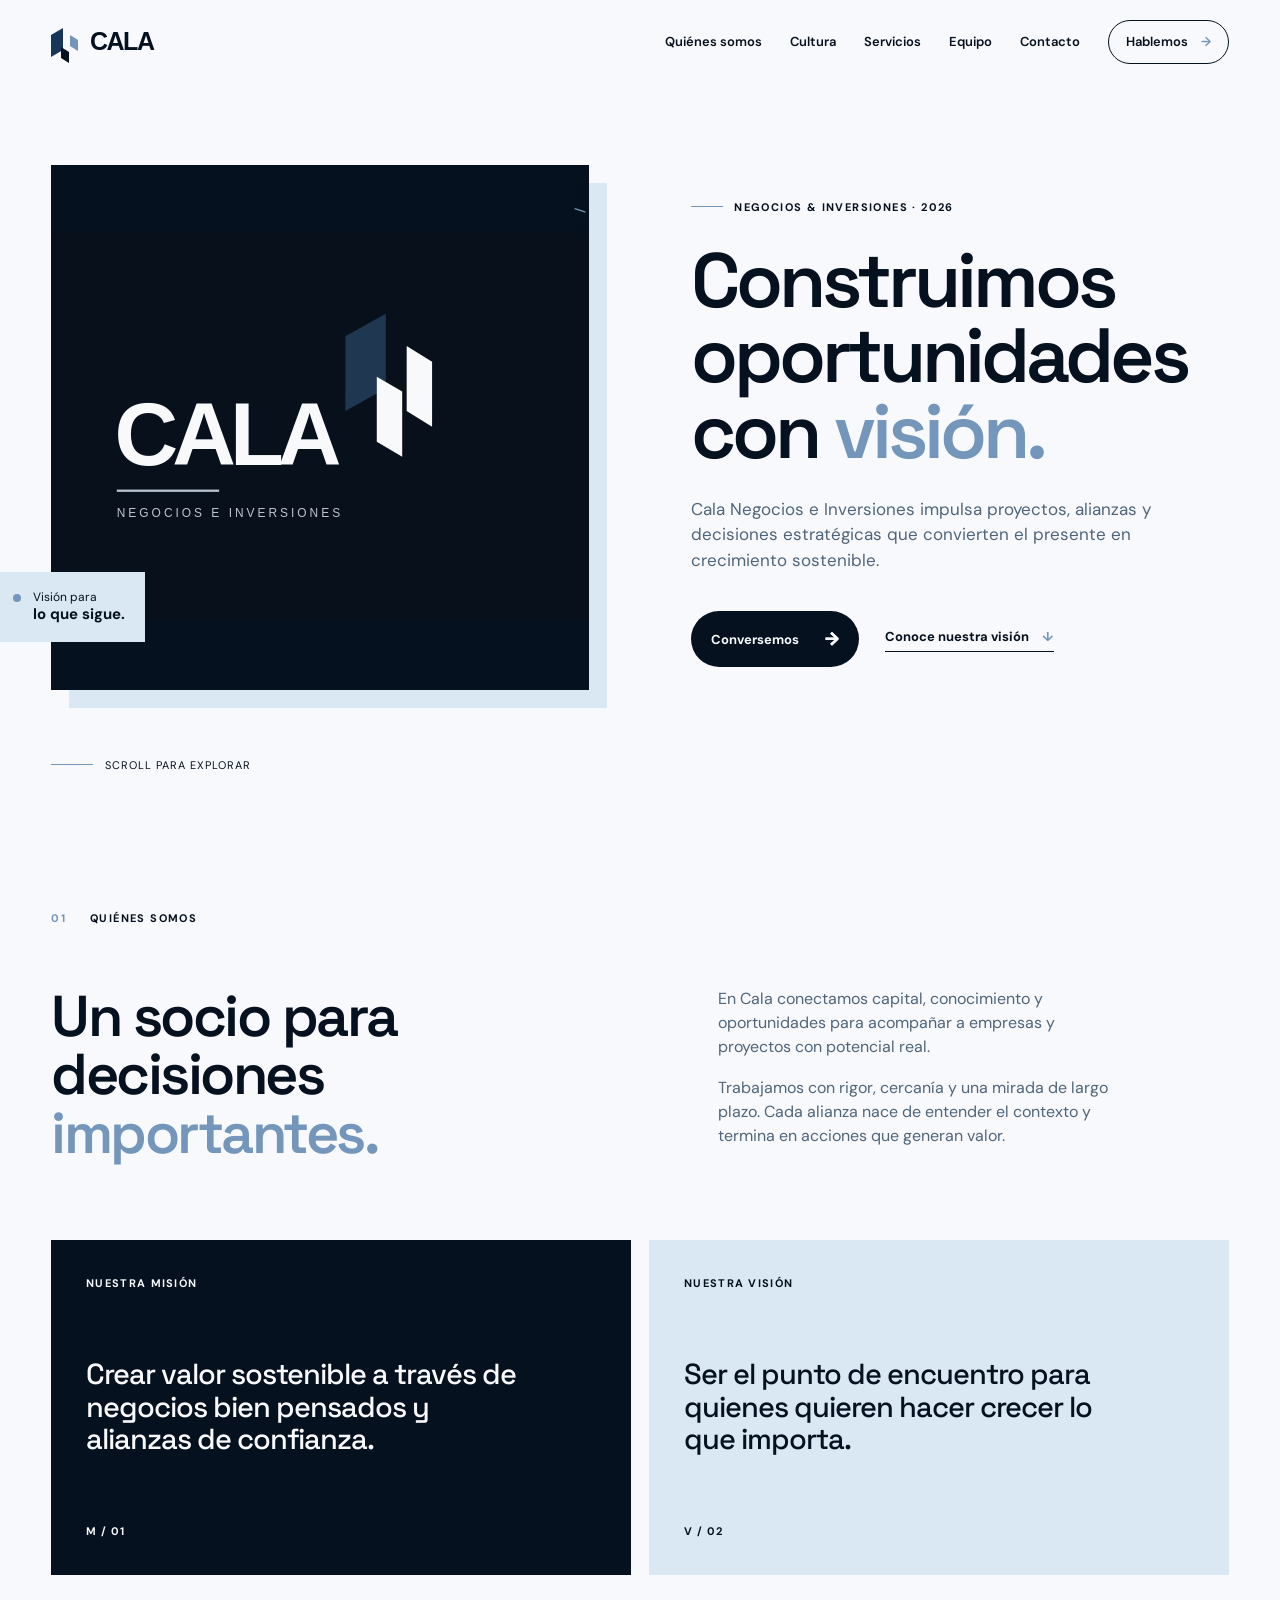
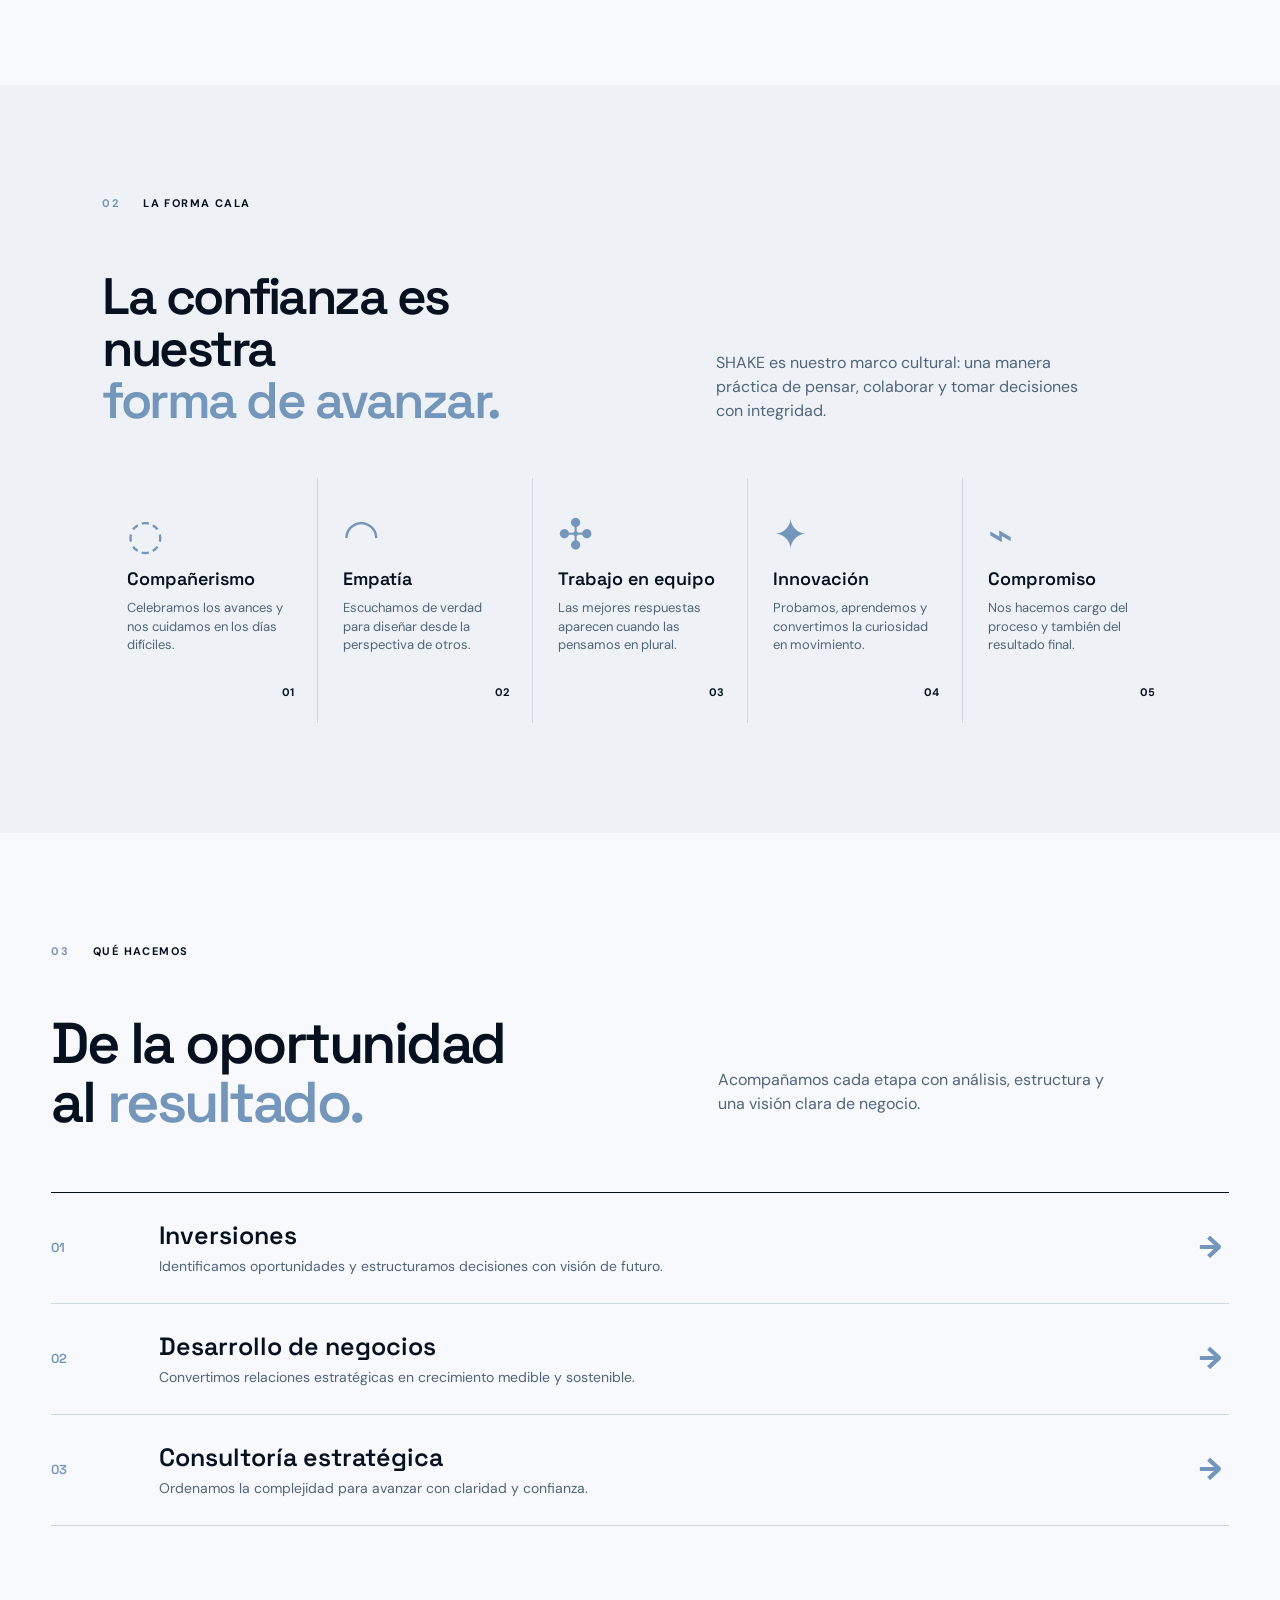
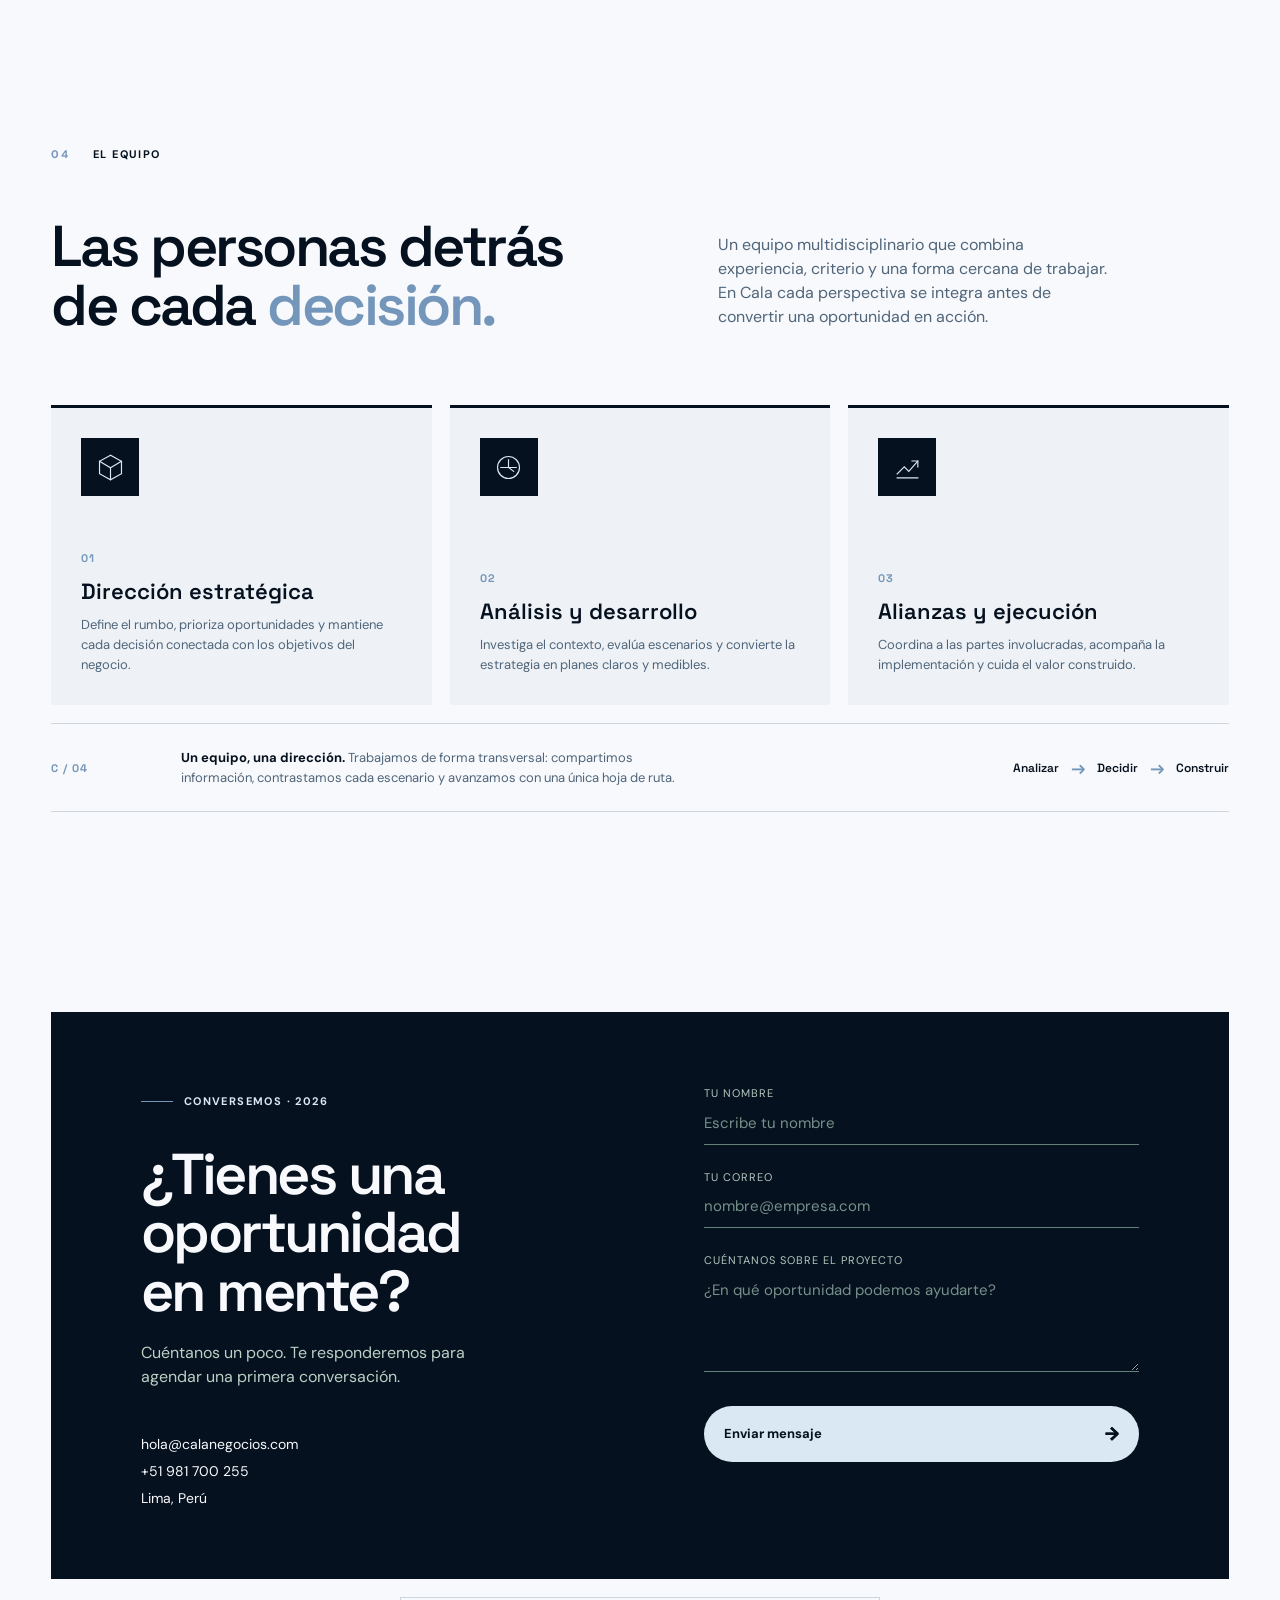
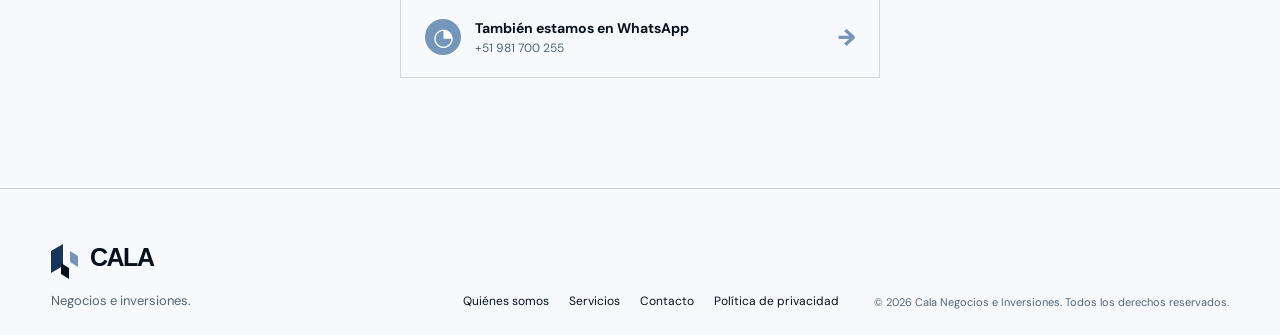
==== index.html @ fe45613a "Add files via upload" ====
<!doctype html>
<html lang="es">
<head>
  <meta charset="UTF-8">
  <meta name="viewport" content="width=device-width, initial-scale=1.0">
  <meta name="description" content="Cala Negocios e Inversiones. Construimos oportunidades con visión, estrategia y confianza.">
  <title>Cala Negocios e Inversiones | 2026</title>
  <link rel="preconnect" href="https://fonts.googleapis.com">
  <link rel="preconnect" href="https://fonts.gstatic.com" crossorigin>
  <link href="https://fonts.googleapis.com/css2?family=DM+Sans:wght@400;500;600;700&family=Space+Grotesk:wght@400;500;600;700&display=swap" rel="stylesheet">
  <link rel="stylesheet" href="styles.css">
  <link rel="stylesheet" href="corporate.css">
</head>
<body>
  <header class="site-header" id="top">
    <div class="nav-wrap">
      <a class="brand" href="#top" aria-label="Cala Negocios e Inversiones, volver al inicio"><img src="cala-signature.svg" alt="CALA" /></a>
      <button class="menu-toggle" type="button" aria-expanded="false" aria-controls="main-nav"><span></span><span></span></button>
      <nav class="main-nav" id="main-nav" aria-label="Navegación principal">
        <a href="#nosotros">Quiénes somos</a>
        <a href="#cultura">Cultura</a>
        <a href="#servicios">Servicios</a>
        <a href="#equipo">Equipo</a>
        <a href="#contacto">Contacto</a>
        <a class="nav-cta" href="#contacto">Hablemos <span aria-hidden="true">→</span></a>
      </nav>
    </div>
  </header>

  <main>
    <section class="hero section-shell">
      <div class="hero-visual reveal">
        <div class="hero-image-wrap"><img src="cala-logo.svg" alt="CALA Negocios e Inversiones" /></div>
        <div class="hero-note"><span class="note-dot"></span><span>Visión para<br><strong>lo que sigue.</strong></span></div>
        <div class="hero-index">01 <span>/</span> 06</div>
      </div>
      <div class="hero-copy reveal reveal-delay">
        <p class="eyebrow"><span class="eyebrow-line"></span>Negocios & inversiones · 2026</p>
        <h1>Construimos oportunidades con <em>visión.</em></h1>
        <p class="hero-lead">Cala Negocios e Inversiones impulsa proyectos, alianzas y decisiones estratégicas que convierten el presente en crecimiento sostenible.</p>
        <div class="hero-actions">
          <a class="button button-primary" href="#contacto">Conversemos <span aria-hidden="true">→</span></a>
          <a class="text-link" href="#servicios">Conoce nuestra visión <span aria-hidden="true">↓</span></a>
        </div>
      </div>
      <div class="scroll-cue"><span class="scroll-line"></span>Scroll para explorar</div>
    </section>

    <section class="intro section-shell" id="nosotros">
      <div class="section-label"><span>01</span><span>Quiénes somos</span></div>
      <div class="intro-content">
        <h2>Un socio para decisiones <span>importantes.</span></h2>
        <div class="intro-text"><p>En Cala conectamos capital, conocimiento y oportunidades para acompañar a empresas y proyectos con potencial real.</p><p>Trabajamos con rigor, cercanía y una mirada de largo plazo. Cada alianza nace de entender el contexto y termina en acciones que generan valor.</p></div>
      </div>
      <div class="mission-grid">
        <article class="statement statement-dark"><p class="card-kicker">Nuestra misión</p><h3>Crear valor sostenible a través de negocios bien pensados y alianzas de confianza.</h3><span class="card-number">M / 01</span></article>
        <article class="statement statement-yellow"><p class="card-kicker">Nuestra visión</p><h3>Ser el punto de encuentro para quienes quieren hacer crecer lo que importa.</h3><span class="card-number">V / 02</span></article>
      </div>
    </section>

    <section class="culture section-shell" id="cultura">
      <div class="section-label"><span>02</span><span>La forma Cala</span></div>
      <div class="section-heading"><h2>La confianza es nuestra<br><span>forma de avanzar.</span></h2><p>SHAKE es nuestro marco cultural: una manera práctica de pensar, colaborar y tomar decisiones con integridad.</p></div>
      <div class="values-grid">
        <article class="value-card"><div class="value-icon">◌</div><h3>Compañerismo</h3><p>Celebramos los avances y nos cuidamos en los días difíciles.</p><span>01</span></article>
        <article class="value-card"><div class="value-icon">◠</div><h3>Empatía</h3><p>Escuchamos de verdad para diseñar desde la perspectiva de otros.</p><span>02</span></article>
        <article class="value-card"><div class="value-icon">✣</div><h3>Trabajo en equipo</h3><p>Las mejores respuestas aparecen cuando las pensamos en plural.</p><span>03</span></article>
        <article class="value-card"><div class="value-icon">✦</div><h3>Innovación</h3><p>Probamos, aprendemos y convertimos la curiosidad en movimiento.</p><span>04</span></article>
        <article class="value-card"><div class="value-icon">⌁</div><h3>Compromiso</h3><p>Nos hacemos cargo del proceso y también del resultado final.</p><span>05</span></article>
      </div>
    </section>

    <section class="services section-shell" id="servicios">
      <div class="section-label"><span>03</span><span>Qué hacemos</span></div>
      <div class="services-intro"><h2>De la oportunidad<br>al <span>resultado.</span></h2><p>Acompañamos cada etapa con análisis, estructura y una visión clara de negocio.</p></div>
      <div class="service-list">
        <article class="service-row"><span class="service-id">01</span><div><h3>Inversiones</h3><p>Identificamos oportunidades y estructuramos decisiones con visión de futuro.</p></div><span class="service-arrow">→</span></article>
        <article class="service-row"><span class="service-id">02</span><div><h3>Desarrollo de negocios</h3><p>Convertimos relaciones estratégicas en crecimiento medible y sostenible.</p></div><span class="service-arrow">→</span></article>
        <article class="service-row"><span class="service-id">03</span><div><h3>Consultoría estratégica</h3><p>Ordenamos la complejidad para avanzar con claridad y confianza.</p></div><span class="service-arrow">→</span></article>
      </div>
    </section>

    <section class="team section-shell" id="equipo">
      <div class="section-label"><span>04</span><span>El equipo</span></div>
      <div class="services-intro"><h2>Las personas detrás<br>de cada <span>decisión.</span></h2><p>Un equipo multidisciplinario que combina experiencia, criterio y una forma cercana de trabajar. En Cala cada perspectiva se integra antes de convertir una oportunidad en acción.</p></div>
      <div class="team-grid">
        <article class="team-role"><div class="team-icon" aria-hidden="true"><svg viewBox="0 0 48 48"><path d="M24 5 7 14.5v19L24 43l17-9.5v-19L24 5Z"/><path d="m7 14.5 17 10 17-10M24 24.5V43"/></svg></div><div class="team-role-copy"><span class="team-role-number">01</span><h3>Dirección estratégica</h3><p>Define el rumbo, prioriza oportunidades y mantiene cada decisión conectada con los objetivos del negocio.</p></div></article>
        <article class="team-role"><div class="team-icon" aria-hidden="true"><svg viewBox="0 0 48 48"><circle cx="24" cy="24" r="17"/><path d="M24 12v12l8 6M12 24h24"/></svg></div><div class="team-role-copy"><span class="team-role-number">02</span><h3>Análisis y desarrollo</h3><p>Investiga el contexto, evalúa escenarios y convierte la estrategia en planes claros y medibles.</p></div></article>
        <article class="team-role"><div class="team-icon" aria-hidden="true"><svg viewBox="0 0 48 48"><path d="M8 34 19 23l7 7 14-16"/><path d="M31 14h9v9M8 40h32"/></svg></div><div class="team-role-copy"><span class="team-role-number">03</span><h3>Alianzas y ejecución</h3><p>Coordina a las partes involucradas, acompaña la implementación y cuida el valor construido.</p></div></article>
      </div>
      <div class="team-method"><span class="team-method-mark">C / 04</span><p><strong>Un equipo, una dirección.</strong> Trabajamos de forma transversal: compartimos información, contrastamos cada escenario y avanzamos con una única hoja de ruta.</p><div class="team-method-flow"><span>Analizar</span><i>→</i><span>Decidir</span><i>→</i><span>Construir</span></div></div>
    </section>

    <section class="contact section-shell" id="contacto">
      <div class="contact-panel"><div class="contact-copy"><p class="eyebrow"><span class="eyebrow-line"></span>Conversemos · 2026</p><h2>¿Tienes una oportunidad<br>en mente?</h2><p>Cuéntanos un poco. Te responderemos para agendar una primera conversación.</p><div class="contact-details"><a href="mailto:hola@calanegocios.com">hola@calanegocios.com</a><a href="tel:+51981700255">+51 981 700 255</a><span>Lima, Perú</span></div></div><form class="contact-form" id="contact-form"><label for="name">Tu nombre<input id="name" name="name" type="text" placeholder="Escribe tu nombre" autocomplete="name" required></label><label for="email">Tu correo<input id="email" name="email" type="email" placeholder="nombre@empresa.com" autocomplete="email" required></label><label for="message">Cuéntanos sobre el proyecto<textarea id="message" name="message" rows="4" placeholder="¿En qué oportunidad podemos ayudarte?" required></textarea></label><button class="button button-light" type="submit">Enviar mensaje <span aria-hidden="true">→</span></button><p class="form-feedback" role="status" aria-live="polite"></p></form></div>
      <a class="whatsapp" href="https://wa.me/51981700255?text=Hola%20Cala%2C%20me%20gustar%C3%ADa%20hablar%20sobre%20una%20oportunidad%20de%20negocio." target="_blank" rel="noreferrer"><span class="whatsapp-symbol">◔</span><span><strong>También estamos en WhatsApp</strong><small>+51 981 700 255</small></span><span>→</span></a>
    </section>
  </main>

  <footer class="site-footer"><div class="footer-brand"><a class="brand" href="#top"><img src="cala-signature.svg" alt="CALA" /></a><p>Negocios e inversiones.</p></div><div class="footer-links"><a href="#nosotros">Quiénes somos</a><a href="#servicios">Servicios</a><a href="#contacto">Contacto</a><a href="#">Política de privacidad</a></div><p class="copyright">© 2026 Cala Negocios e Inversiones. Todos los derechos reservados.</p></footer>
  <script src="script.js"></script>
</body>
</html>
---- styles.css ----
:root{--ink:#06111f;--ink-soft:#50657a;--paper:#f7f9fc;--cream:#eef2f6;--lime:#d9e8f3;--orange:#7396ba;--line:#ced7e0}
.hero{grid-template-columns:1fr 1fr;gap:8vw}
.hero-image-wrap{border-radius:0;background:#06111f;box-shadow:18px 18px 0 #d9e8f3}
.hero-image-wrap img{height:100%;object-fit:cover}
.hero-note{background:#d9e8f3;color:#06111f}
.button-primary{background:#06111f;color:#f7f9fc}
.statement-dark,.contact-panel{background:#06111f}
.statement-yellow{background:#d9e8f3}
.culture{background:#eef2f6}
.value-card{background:#eef2f6}
.value-card:hover{background:#d9e8f3}
.site-header.scrolled{background:rgba(247,249,252,.94)}
.contact-copy h2{color:#f7f9fc}
.whatsapp-symbol{background:#7396ba}
@media(max-width:800px){.hero{display:flex;flex-direction:column;gap:45px}.hero-visual{order:1}.hero-copy{order:2}.hero-image-wrap{height:auto;box-shadow:10px 10px 0 #d9e8f3}.hero-image-wrap img{height:auto}.hero-note{left:12px;bottom:18px}}
:root{--ink:#183c35;--ink-soft:#47655e;--paper:#f6f5ef;--cream:#e8e9df;--lime:#d7ed62;--orange:#ff6b4a;--line:#c9d2ca;--display:'Space Grotesk',sans-serif;--body:'DM Sans',sans-serif}*{box-sizing:border-box}html{scroll-behavior:smooth}body{margin:0;background:var(--paper);color:var(--ink);font-family:var(--body);font-size:16px;line-height:1.5}a{color:inherit;text-decoration:none}img{display:block;width:100%}.site-header{position:fixed;z-index:10;top:0;left:0;width:100%;padding:20px 4vw;transition:background .3s,box-shadow .3s}.site-header.scrolled{background:rgba(246,245,239,.94);box-shadow:0 1px 0 var(--line);backdrop-filter:blur(12px)}.nav-wrap{max-width:1280px;margin:auto;display:flex;align-items:center;justify-content:space-between}.brand{display:flex;align-items:center;gap:8px;font:700 25px var(--display);letter-spacing:-1.5px}.brand-mark{display:grid;place-items:center;width:29px;height:29px;border-radius:50%;background:var(--lime);color:var(--ink);font-size:22px;font-weight:700}.brand-dot{color:var(--orange)}.main-nav{display:flex;align-items:center;gap:28px;font-size:13px;font-weight:600}.main-nav a{transition:color .2s}.main-nav a:hover{color:var(--orange)}.nav-cta{padding:11px 17px;border:1px solid var(--ink);border-radius:100px}.nav-cta span{margin-left:10px;color:var(--orange)}.menu-toggle{display:none;background:none;border:0}.section-shell{max-width:1280px;margin:0 auto;padding:110px 4vw}.hero{min-height:730px;padding-top:165px;display:grid;grid-template-columns:1.03fr .97fr;gap:7vw;position:relative;align-items:center}.eyebrow,.section-label{font-size:11px;letter-spacing:1.4px;text-transform:uppercase;font-weight:700}.eyebrow{display:flex;align-items:center;gap:11px}.eyebrow-line{height:1px;width:32px;background:var(--orange);display:inline-block}.hero h1{font:600 clamp(47px,6vw,85px)/.98 var(--display);letter-spacing:-4px;max-width:730px;margin:28px 0}.hero h1 em{color:var(--orange);font-style:normal}.hero-lead{max-width:480px;color:var(--ink-soft);font-size:17px}.hero-actions{display:flex;align-items:center;gap:26px;margin-top:38px}.button{display:inline-flex;align-items:center;justify-content:space-between;gap:26px;padding:16px 20px;border:0;border-radius:100px;font:700 13px var(--body);cursor:pointer}.button-primary{background:var(--orange);color:#fff}.button-light{background:var(--lime);color:var(--ink);margin-top:10px}.button span{font-size:18px}.text-link{font-size:13px;font-weight:700;border-bottom:1px solid var(--ink);padding-bottom:4px}.text-link span{color:var(--orange);margin-left:10px}.hero-visual{position:relative}.hero-image-wrap{height:525px;overflow:hidden;border-radius:180px 180px 0 0}.hero-image-wrap img{height:100%;object-fit:cover;filter:saturate(.75)}.hero-note{position:absolute;left:-58px;bottom:48px;background:var(--lime);padding:18px 20px;display:flex;gap:12px;font-size:12px;line-height:1.25}.hero-note strong{font-size:15px}.note-dot{width:8px;height:8px;margin-top:4px;border-radius:50%;background:var(--orange)}.hero-index{position:absolute;right:0;top:20px;font:600 12px var(--display);writing-mode:vertical-rl}.hero-index span{color:var(--orange);margin:7px 0}.scroll-cue{position:absolute;bottom:27px;left:4vw;display:flex;align-items:center;gap:12px;font-size:11px;text-transform:uppercase;letter-spacing:1px}.scroll-line{display:inline-block;width:42px;height:1px;background:var(--orange)}.section-label{display:flex;gap:24px;color:var(--orange)}.section-label span:last-child{color:var(--ink)}.intro-content,.services-intro,.section-heading{display:grid;grid-template-columns:1.05fr .95fr;gap:8vw;margin:60px 0 75px}.intro h2,.section-heading h2,.services-intro h2,.contact h2{font:600 clamp(38px,4.5vw,64px)/1.02 var(--display);letter-spacing:-2.5px;margin:0}.intro h2 span,.section-heading span,.services-intro span{color:var(--orange)}.intro-text,.section-heading p,.services-intro p{max-width:390px;color:var(--ink-soft);align-self:end}.intro-text p{margin:0 0 17px}.mission-grid{display:grid;grid-template-columns:1fr 1fr;gap:18px}.statement{min-height:335px;padding:35px;display:flex;flex-direction:column;justify-content:space-between;position:relative}.statement-dark{background:var(--ink);color:var(--paper)}.statement-yellow{background:var(--lime)}.card-kicker{font-size:11px;font-weight:700;letter-spacing:1.3px;text-transform:uppercase;margin:0}.statement h3{font:500 29px/1.12 var(--display);letter-spacing:-1px;max-width:430px;margin:25px 0}.card-number{font-size:11px;font-weight:700;letter-spacing:1px}.culture{background:var(--cream);max-width:none;padding-left:8vw;padding-right:8vw}.culture>.section-label,.culture>.section-heading,.culture>.values-grid{max-width:1120px;margin-left:auto;margin-right:auto}.section-heading{margin-bottom:50px}.section-heading h2{font-size:clamp(35px,4vw,56px)}.section-heading p{margin-bottom:5px}.values-grid{display:grid;grid-template-columns:repeat(5,1fr);gap:1px;background:var(--line)}.value-card{background:var(--cream);min-height:245px;padding:25px;position:relative;transition:background .25s,transform .25s}.value-card:hover{background:var(--lime);transform:translateY(-7px)}.value-icon{height:64px;font-size:42px;color:var(--orange);font-family:var(--display)}.value-card h3{font:600 18px var(--display);margin:0 0 9px}.value-card p{color:var(--ink-soft);font-size:13px;line-height:1.45;margin:0}.value-card>span{position:absolute;bottom:22px;right:23px;font-size:11px;font-weight:700}.services-intro{margin-top:55px;margin-bottom:60px}.services-intro p{align-self:end}.service-list{border-top:1px solid var(--ink)}.service-row{display:grid;grid-template-columns:80px 1fr 30px;gap:28px;padding:26px 0;border-bottom:1px solid var(--line);align-items:center}.service-id{font:600 13px var(--display);color:var(--orange)}.service-row h3{font:600 25px var(--display);margin:0 0 5px}.service-row p{margin:0;color:var(--ink-soft);font-size:14px}.service-arrow{font-size:25px;color:var(--orange)}.toolkit{margin-top:75px;padding:23px 0;border-top:1px solid var(--line);border-bottom:1px solid var(--line);display:flex;align-items:center;justify-content:space-between}.tool-logos{display:flex;gap:42px;align-items:center;font:600 18px var(--display);color:var(--ink-soft)}.team{background:var(--paper)}.team-grid{display:grid;grid-template-columns:repeat(3,1fr);gap:20px}.person-photo{height:360px;overflow:hidden;background:var(--cream)}.person-photo img{height:100%;object-fit:cover;filter:grayscale(100%);transition:filter .3s,transform .5s}.person-card:hover img{filter:grayscale(0);transform:scale(1.04)}.person-meta{display:flex;justify-content:space-between;align-items:start;padding-top:17px}.person-meta h3{font:600 19px var(--display);margin:0 0 3px}.person-meta p{color:var(--ink-soft);margin:0;font-size:13px}.person-meta a{display:grid;place-items:center;width:29px;height:29px;border-radius:50%;background:var(--ink);color:#fff;font-size:12px;font-weight:700}.contact{padding-top:90px}.contact-panel{display:grid;grid-template-columns:1fr 1fr;gap:10vw;background:var(--ink);color:var(--paper);padding:70px 7vw}.contact-copy .eyebrow{color:var(--lime)}.contact-copy h2{margin:35px 0 20px;color:var(--paper)}.contact-copy>p:not(.eyebrow){color:#bad0c5;max-width:370px}.contact-details{display:flex;flex-direction:column;gap:6px;margin-top:45px;font-size:14px}.contact-details a:hover{color:var(--lime)}.contact-form{display:flex;flex-direction:column;gap:24px;align-self:center}.contact-form label{font-size:11px;letter-spacing:1px;text-transform:uppercase;color:#b3c9be}.contact-form input,.contact-form textarea{display:block;width:100%;padding:11px 0;background:transparent;border:0;border-bottom:1px solid #668078;color:#fff;font:15px var(--body);outline:0;resize:vertical}.contact-form input:focus,.contact-form textarea:focus{border-color:var(--lime)}.contact-form input::placeholder,.contact-form textarea::placeholder{color:#769189}.form-feedback{min-height:20px;color:var(--lime);font-size:13px;margin:0}.whatsapp{display:flex;align-items:center;gap:14px;margin:18px auto 0;padding:20px 24px;max-width:480px;border:1px solid var(--line)}.whatsapp-symbol{display:grid;place-items:center;width:36px;height:36px;border-radius:50%;background:#48bb78;color:#fff;font-size:24px}.whatsapp strong,.whatsapp small{display:block}.whatsapp strong{font-size:14px}.whatsapp small{color:var(--ink-soft);font-size:12px}.whatsapp>span:last-child{margin-left:auto;color:var(--orange);font-size:22px}.site-footer{padding:48px 4vw 25px;display:grid;grid-template-columns:1fr 1fr auto;gap:30px;align-items:end;border-top:1px solid var(--line)}.footer-brand p{color:var(--ink-soft);font-size:13px;margin:12px 0 0}.footer-links{display:flex;gap:20px;flex-wrap:wrap;font-size:12px}.footer-links a:hover{color:var(--orange)}.copyright{font-size:11px;color:var(--ink-soft);margin:0}.reveal{animation:rise .8s ease both}.reveal-delay{animation-delay:.15s}@keyframes rise{from{opacity:0;transform:translateY(22px)}to{opacity:1;transform:none}}@media(max-width:800px){.site-header{padding:16px 5vw}.menu-toggle{display:flex;flex-direction:column;gap:5px;padding:8px}.menu-toggle span{display:block;width:24px;height:2px;background:var(--ink);transition:transform .2s}.main-nav{display:none;position:absolute;top:68px;left:4vw;right:4vw;padding:20px;background:var(--paper);box-shadow:0 10px 25px #183c3515;flex-direction:column;align-items:stretch;gap:0}.main-nav.open{display:flex}.main-nav a{padding:13px 5px;border-bottom:1px solid var(--line)}.main-nav .nav-cta{text-align:center;border:0;margin-top:10px;background:var(--orange);color:#fff}.hero{display:flex;flex-direction:column;align-items:stretch;padding-top:130px;min-height:auto;gap:45px}.hero h1{letter-spacing:-2.5px;font-size:clamp(45px,12vw,70px)}.hero-image-wrap{height:390px;border-radius:130px 130px 0 0}.hero-note{left:12px;bottom:25px}.scroll-cue{position:static;margin-top:10px}.section-shell{padding:80px 5vw}.intro-content,.services-intro,.section-heading{display:block;margin:40px 0}.intro h2,.section-heading h2,.services-intro h2{margin-bottom:28px}.mission-grid,.team-grid{grid-template-columns:1fr}.statement{min-height:270px}.culture{padding-left:5vw;padding-right:5vw}.values-grid{grid-template-columns:1fr}.value-card{min-height:190px}.toolkit{display:block}.tool-logos{flex-wrap:wrap;gap:20px;margin-top:25px}.person-photo{height:350px}.contact-panel{grid-template-columns:1fr;gap:45px;padding:45px 8vw}.contact{padding-bottom:80px}.contact h2{font-size:48px}.site-footer{grid-template-columns:1fr;padding:40px 5vw 25px}.footer-links{order:3}.copyright{order:4}.hero-actions{flex-wrap:wrap}.service-row{grid-template-columns:35px 1fr 25px;gap:12px}}
---- corporate.css ----
:root{--ink:#06111f;--ink-soft:#50657a;--paper:#f7f9fc;--cream:#eef2f6;--lime:#d9e8f3;--orange:#7396ba;--line:#ced7e0}.site-header .brand img,.footer-brand .brand img{width:170px;height:42px;object-fit:contain}.hero{grid-template-columns:1fr 1fr;gap:8vw}.hero-image-wrap{border-radius:0;background:#06111f;box-shadow:18px 18px 0 #d9e8f3}.hero-image-wrap img{height:100%;object-fit:contain}.hero-note{background:#d9e8f3;color:#06111f}.button-primary{background:#06111f;color:#f7f9fc}.statement-dark,.contact-panel{background:#06111f}.statement-yellow{background:#d9e8f3}.culture,.value-card{background:#eef2f6}.value-card:hover{background:#d9e8f3}.site-header.scrolled{background:rgba(247,249,252,.94)}.contact-copy h2{color:#f7f9fc}.whatsapp-symbol{background:#7396ba}.button span[aria-hidden="true"],.service-arrow,.whatsapp>span:last-child{font-weight:800;-webkit-text-stroke:.45px currentColor;text-shadow:0 0 .2px currentColor}.service-arrow{font-size:29px}.team-grid{grid-template-columns:repeat(3,1fr);gap:18px}.team-role{min-height:300px;padding:30px;background:#eef2f6;border-top:3px solid #06111f;display:flex;flex-direction:column;justify-content:space-between;transition:background .25s,transform .25s}.team-role:hover{background:#d9e8f3;transform:translateY(-6px)}.team-icon{width:58px;height:58px;display:grid;place-items:center;background:#06111f;color:#d9e8f3}.team-icon svg{width:31px;height:31px;fill:none;stroke:currentColor;stroke-width:1.8;stroke-linecap:square;stroke-linejoin:miter}.team-role-copy{position:relative}.team-role-number{display:block;color:#7396ba;font:700 11px var(--display);letter-spacing:1px;margin-bottom:12px}.team-role h3{font:600 22px var(--display);margin:0 0 10px}.team-role p{color:#50657a;font-size:13px;line-height:1.55;margin:0}.team-method{display:grid;grid-template-columns:100px 1fr auto;gap:30px;align-items:center;margin-top:18px;padding:24px 0;border-top:1px solid #ced7e0;border-bottom:1px solid #ced7e0}.team-method-mark{font:700 11px var(--display);color:#7396ba;letter-spacing:1px}.team-method p{margin:0;color:#50657a;font-size:13px;max-width:520px}.team-method p strong{color:#06111f}.team-method-flow{display:flex;align-items:center;gap:12px;font:600 12px var(--display);color:#06111f}.team-method-flow i{font-style:normal;color:#7396ba;font-size:18px}@media(max-width:800px){.hero{display:flex;flex-direction:column;gap:45px}.hero-visual{order:1}.hero-copy{order:2}.hero-image-wrap{height:auto;box-shadow:10px 10px 0 #d9e8f3}.hero-image-wrap img{height:auto;object-fit:contain}.hero-note{left:12px;bottom:18px}.team-grid{grid-template-columns:1fr}.team-method{grid-template-columns:1fr;gap:18px}.team-method-flow{flex-wrap:wrap}}
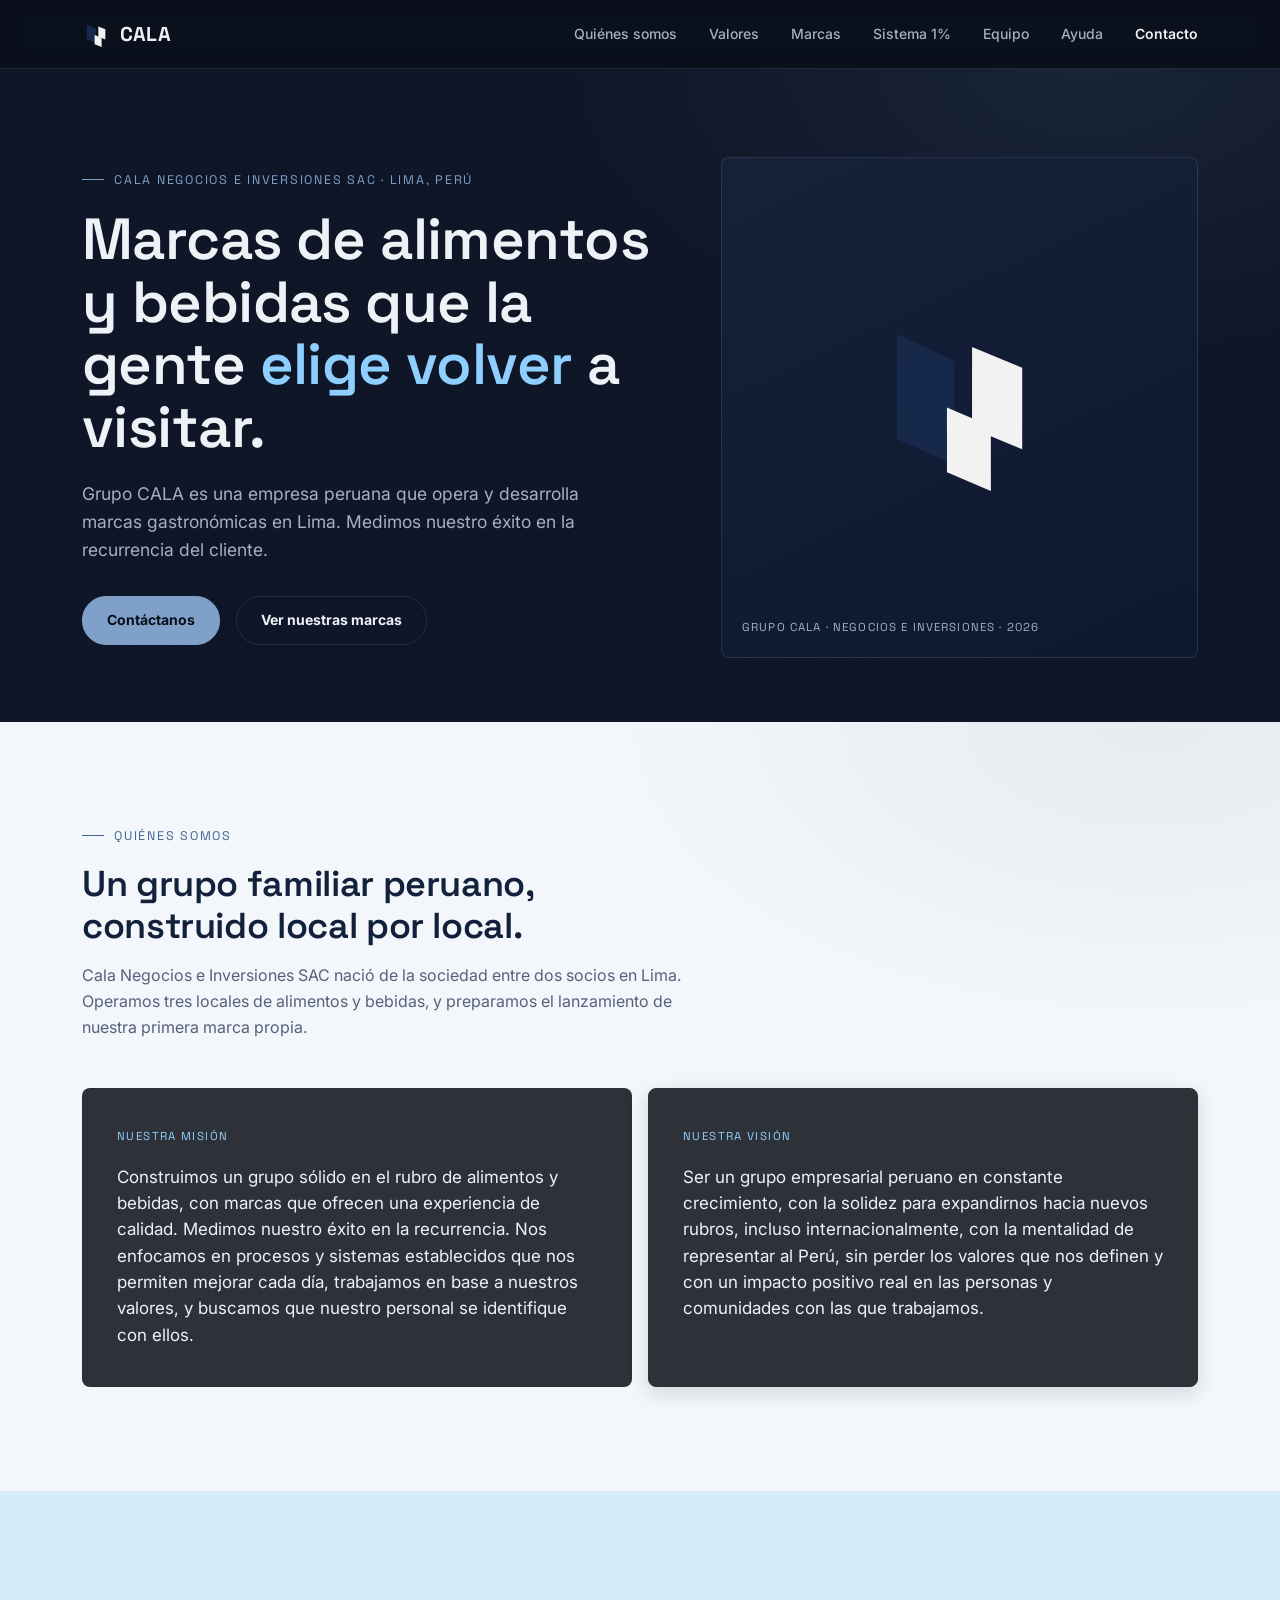
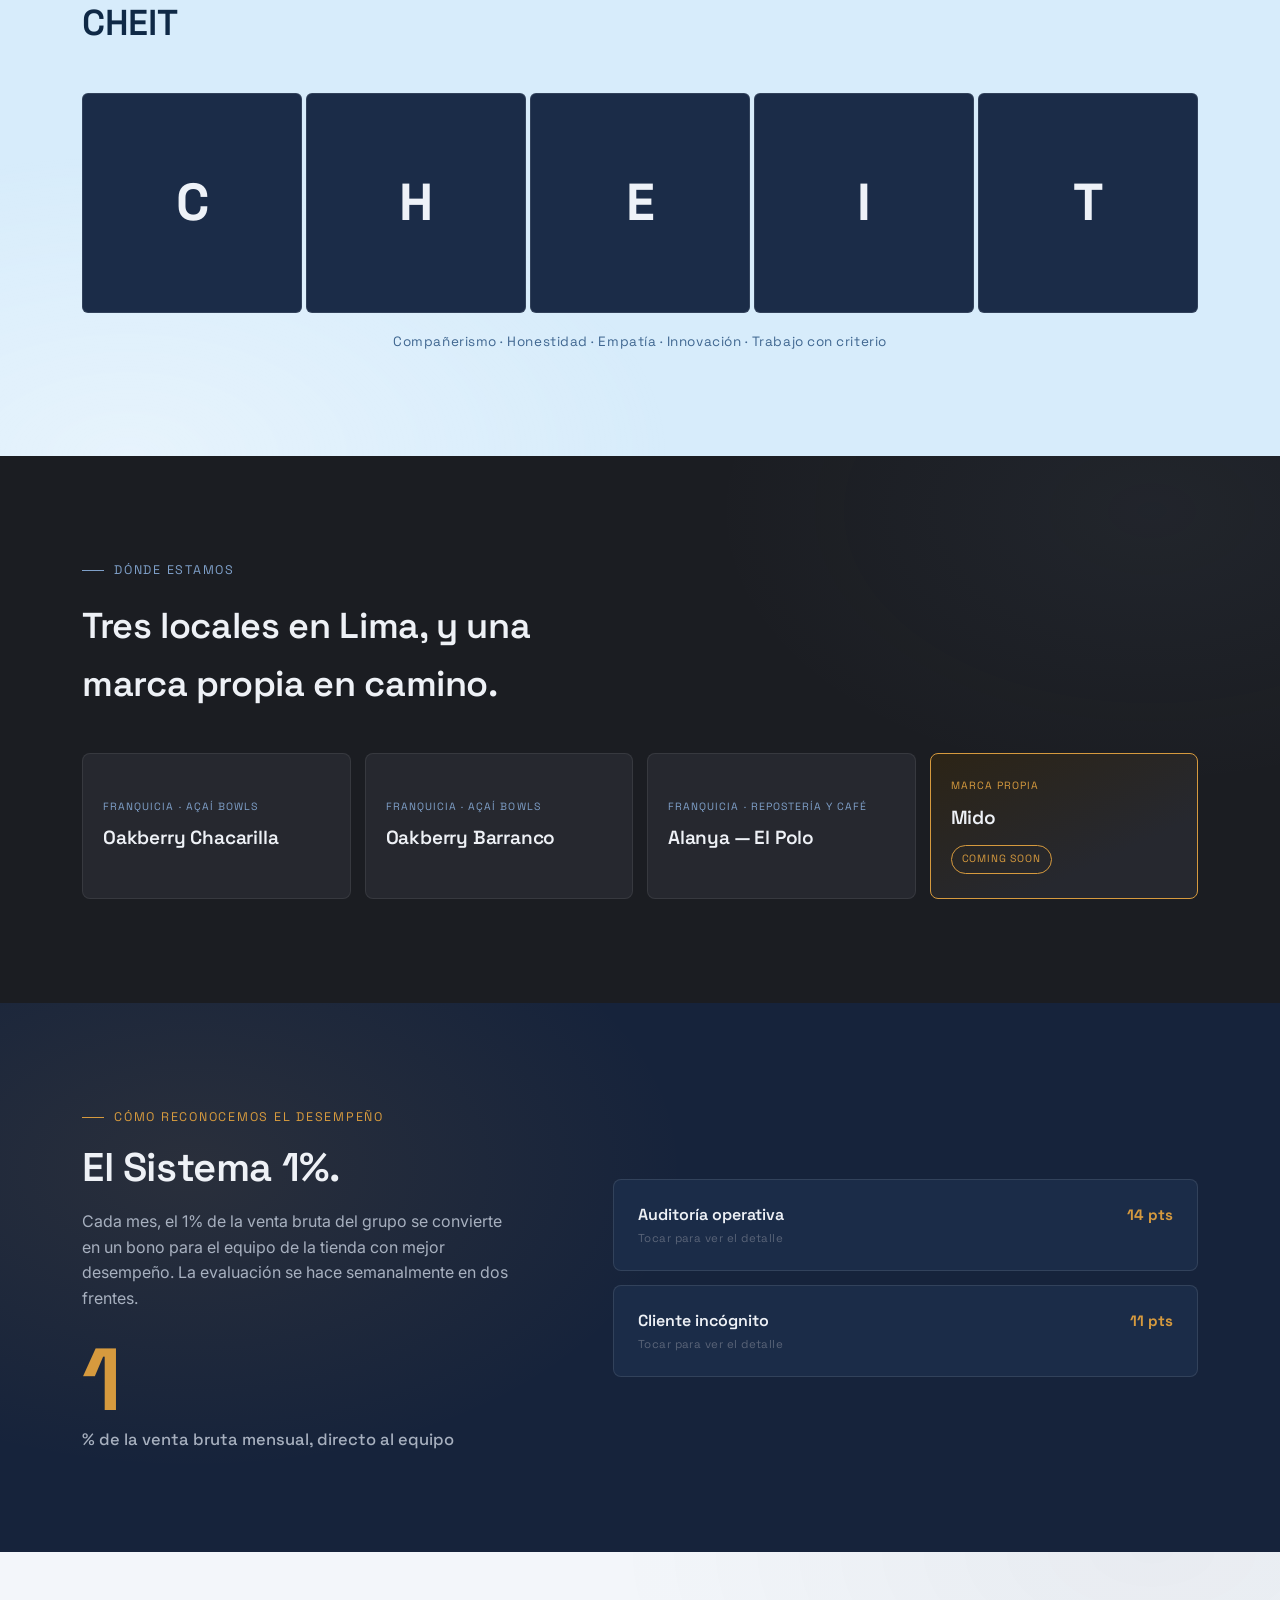
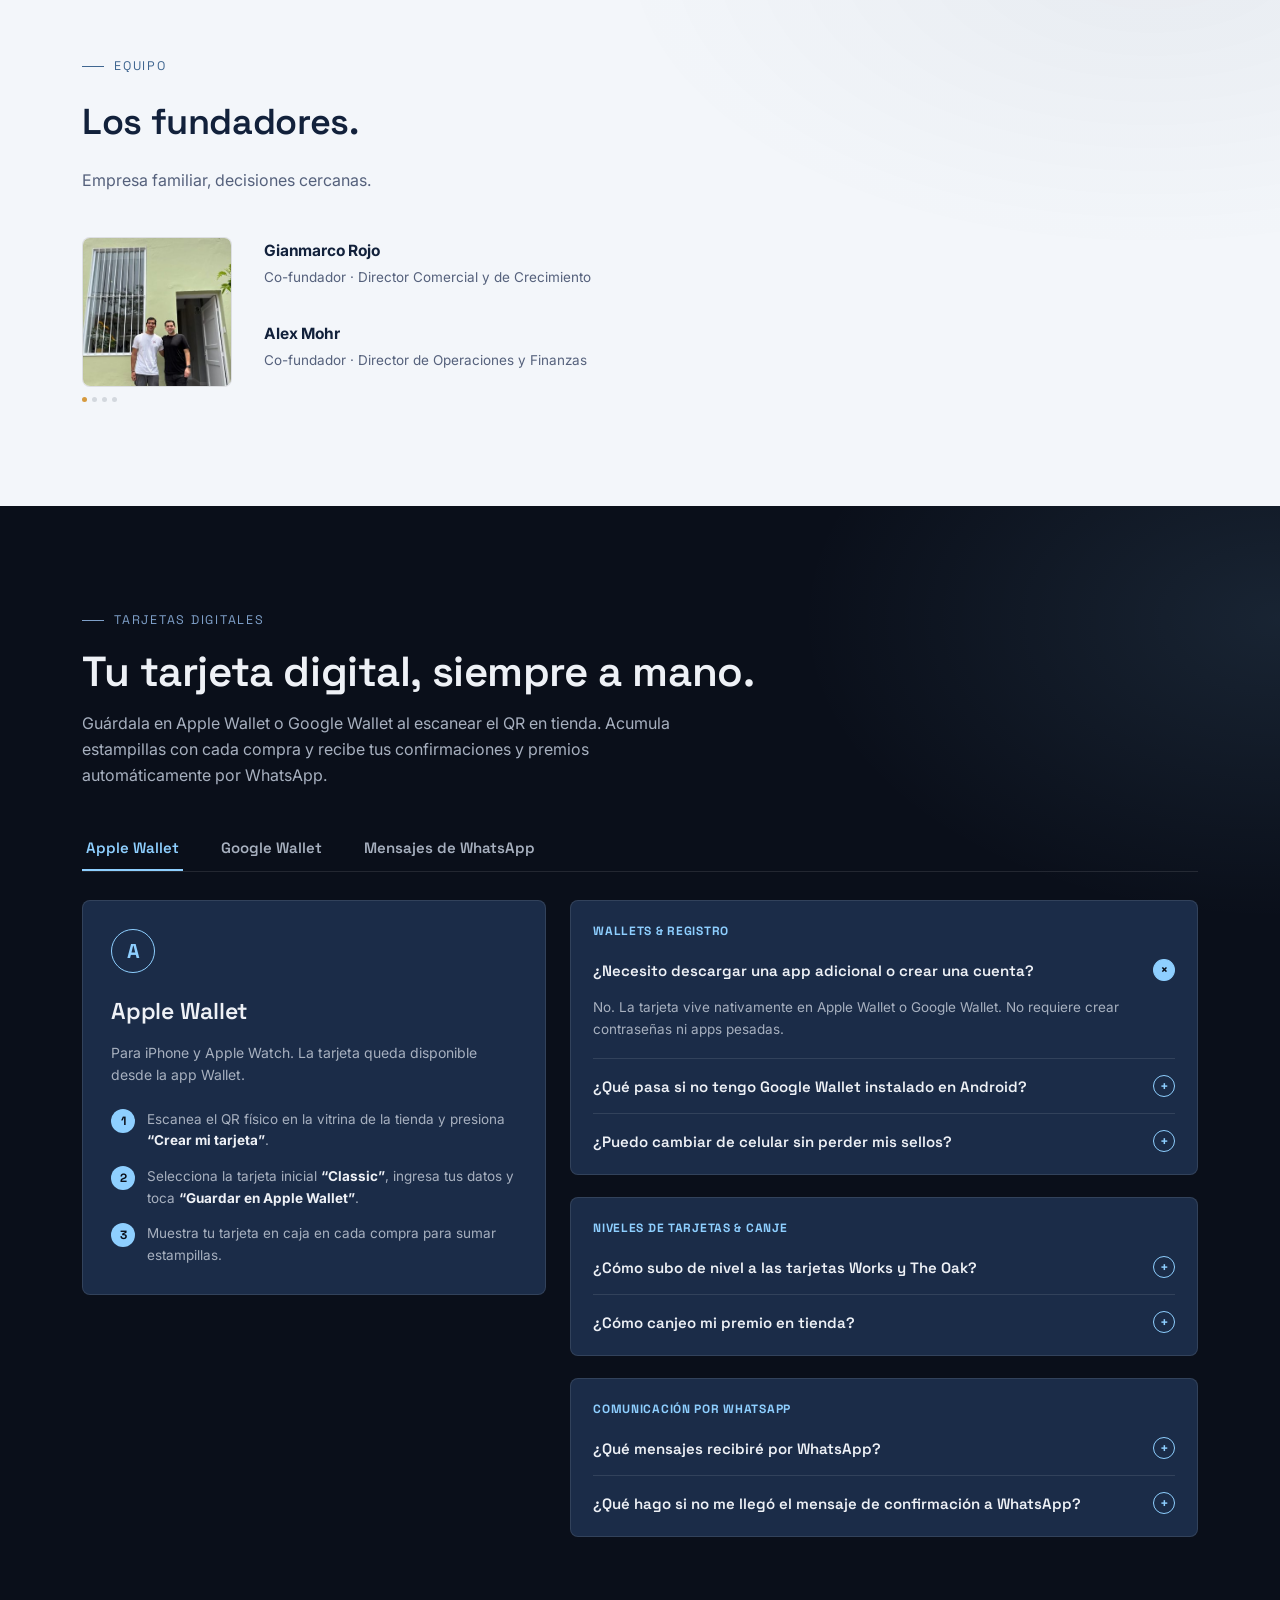
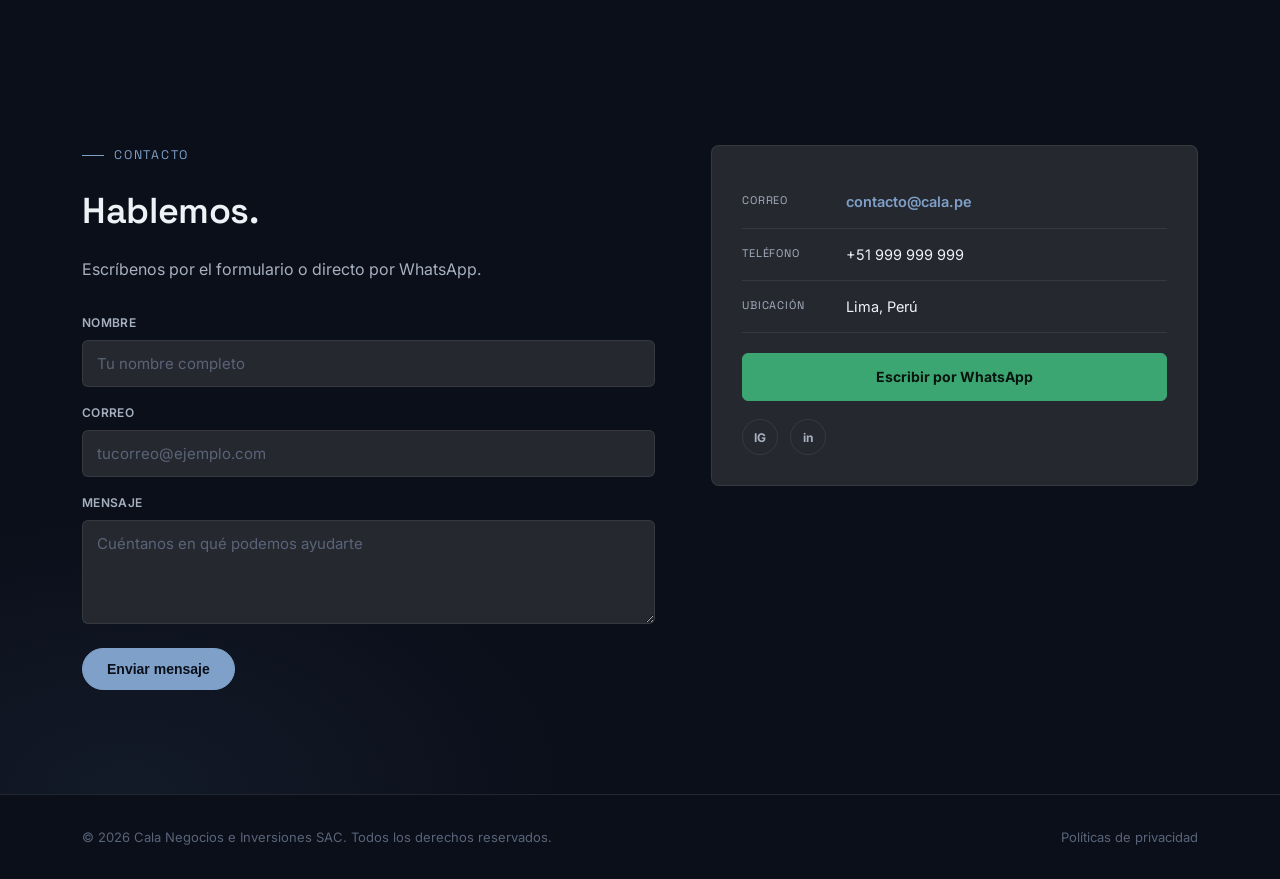
==== commit 678a3387: "Add files via upload" ====
--- a/index.html
+++ b/index.html
@@ -1,103 +1,735 @@
-<!doctype html>
-<html lang="es">
-<head>
-  <meta charset="UTF-8">
-  <meta name="viewport" content="width=device-width, initial-scale=1.0">
-  <meta name="description" content="Cala Negocios e Inversiones. Construimos oportunidades con visión, estrategia y confianza.">
-  <title>Cala Negocios e Inversiones | 2026</title>
-  <link rel="preconnect" href="https://fonts.googleapis.com">
-  <link rel="preconnect" href="https://fonts.gstatic.com" crossorigin>
-  <link href="https://fonts.googleapis.com/css2?family=DM+Sans:wght@400;500;600;700&family=Space+Grotesk:wght@400;500;600;700&display=swap" rel="stylesheet">
-  <link rel="stylesheet" href="styles.css">
-  <link rel="stylesheet" href="corporate.css">
-</head>
-<body>
-  <header class="site-header" id="top">
-    <div class="nav-wrap">
-      <a class="brand" href="#top" aria-label="Cala Negocios e Inversiones, volver al inicio"><img src="cala-signature.svg" alt="CALA" /></a>
-      <button class="menu-toggle" type="button" aria-expanded="false" aria-controls="main-nav"><span></span><span></span></button>
-      <nav class="main-nav" id="main-nav" aria-label="Navegación principal">
-        <a href="#nosotros">Quiénes somos</a>
-        <a href="#cultura">Cultura</a>
-        <a href="#servicios">Servicios</a>
-        <a href="#equipo">Equipo</a>
-        <a href="#contacto">Contacto</a>
-        <a class="nav-cta" href="#contacto">Hablemos <span aria-hidden="true">→</span></a>
-      </nav>
-    </div>
-  </header>
-
-  <main>
-    <section class="hero section-shell">
-      <div class="hero-visual reveal">
-        <div class="hero-image-wrap"><img src="cala-logo.svg" alt="CALA Negocios e Inversiones" /></div>
-        <div class="hero-note"><span class="note-dot"></span><span>Visión para<br><strong>lo que sigue.</strong></span></div>
-        <div class="hero-index">01 <span>/</span> 06</div>
-      </div>
-      <div class="hero-copy reveal reveal-delay">
-        <p class="eyebrow"><span class="eyebrow-line"></span>Negocios & inversiones · 2026</p>
-        <h1>Construimos oportunidades con <em>visión.</em></h1>
-        <p class="hero-lead">Cala Negocios e Inversiones impulsa proyectos, alianzas y decisiones estratégicas que convierten el presente en crecimiento sostenible.</p>
-        <div class="hero-actions">
-          <a class="button button-primary" href="#contacto">Conversemos <span aria-hidden="true">→</span></a>
-          <a class="text-link" href="#servicios">Conoce nuestra visión <span aria-hidden="true">↓</span></a>
-        </div>
-      </div>
-      <div class="scroll-cue"><span class="scroll-line"></span>Scroll para explorar</div>
-    </section>
-
-    <section class="intro section-shell" id="nosotros">
-      <div class="section-label"><span>01</span><span>Quiénes somos</span></div>
-      <div class="intro-content">
-        <h2>Un socio para decisiones <span>importantes.</span></h2>
-        <div class="intro-text"><p>En Cala conectamos capital, conocimiento y oportunidades para acompañar a empresas y proyectos con potencial real.</p><p>Trabajamos con rigor, cercanía y una mirada de largo plazo. Cada alianza nace de entender el contexto y termina en acciones que generan valor.</p></div>
-      </div>
-      <div class="mission-grid">
-        <article class="statement statement-dark"><p class="card-kicker">Nuestra misión</p><h3>Crear valor sostenible a través de negocios bien pensados y alianzas de confianza.</h3><span class="card-number">M / 01</span></article>
-        <article class="statement statement-yellow"><p class="card-kicker">Nuestra visión</p><h3>Ser el punto de encuentro para quienes quieren hacer crecer lo que importa.</h3><span class="card-number">V / 02</span></article>
-      </div>
-    </section>
-
-    <section class="culture section-shell" id="cultura">
-      <div class="section-label"><span>02</span><span>La forma Cala</span></div>
-      <div class="section-heading"><h2>La confianza es nuestra<br><span>forma de avanzar.</span></h2><p>SHAKE es nuestro marco cultural: una manera práctica de pensar, colaborar y tomar decisiones con integridad.</p></div>
-      <div class="values-grid">
-        <article class="value-card"><div class="value-icon">◌</div><h3>Compañerismo</h3><p>Celebramos los avances y nos cuidamos en los días difíciles.</p><span>01</span></article>
-        <article class="value-card"><div class="value-icon">◠</div><h3>Empatía</h3><p>Escuchamos de verdad para diseñar desde la perspectiva de otros.</p><span>02</span></article>
-        <article class="value-card"><div class="value-icon">✣</div><h3>Trabajo en equipo</h3><p>Las mejores respuestas aparecen cuando las pensamos en plural.</p><span>03</span></article>
-        <article class="value-card"><div class="value-icon">✦</div><h3>Innovación</h3><p>Probamos, aprendemos y convertimos la curiosidad en movimiento.</p><span>04</span></article>
-        <article class="value-card"><div class="value-icon">⌁</div><h3>Compromiso</h3><p>Nos hacemos cargo del proceso y también del resultado final.</p><span>05</span></article>
-      </div>
-    </section>
-
-    <section class="services section-shell" id="servicios">
-      <div class="section-label"><span>03</span><span>Qué hacemos</span></div>
-      <div class="services-intro"><h2>De la oportunidad<br>al <span>resultado.</span></h2><p>Acompañamos cada etapa con análisis, estructura y una visión clara de negocio.</p></div>
-      <div class="service-list">
-        <article class="service-row"><span class="service-id">01</span><div><h3>Inversiones</h3><p>Identificamos oportunidades y estructuramos decisiones con visión de futuro.</p></div><span class="service-arrow">→</span></article>
-        <article class="service-row"><span class="service-id">02</span><div><h3>Desarrollo de negocios</h3><p>Convertimos relaciones estratégicas en crecimiento medible y sostenible.</p></div><span class="service-arrow">→</span></article>
-        <article class="service-row"><span class="service-id">03</span><div><h3>Consultoría estratégica</h3><p>Ordenamos la complejidad para avanzar con claridad y confianza.</p></div><span class="service-arrow">→</span></article>
-      </div>
-    </section>
-
-    <section class="team section-shell" id="equipo">
-      <div class="section-label"><span>04</span><span>El equipo</span></div>
-      <div class="services-intro"><h2>Las personas detrás<br>de cada <span>decisión.</span></h2><p>Un equipo multidisciplinario que combina experiencia, criterio y una forma cercana de trabajar. En Cala cada perspectiva se integra antes de convertir una oportunidad en acción.</p></div>
-      <div class="team-grid">
-        <article class="team-role"><div class="team-icon" aria-hidden="true"><svg viewBox="0 0 48 48"><path d="M24 5 7 14.5v19L24 43l17-9.5v-19L24 5Z"/><path d="m7 14.5 17 10 17-10M24 24.5V43"/></svg></div><div class="team-role-copy"><span class="team-role-number">01</span><h3>Dirección estratégica</h3><p>Define el rumbo, prioriza oportunidades y mantiene cada decisión conectada con los objetivos del negocio.</p></div></article>
-        <article class="team-role"><div class="team-icon" aria-hidden="true"><svg viewBox="0 0 48 48"><circle cx="24" cy="24" r="17"/><path d="M24 12v12l8 6M12 24h24"/></svg></div><div class="team-role-copy"><span class="team-role-number">02</span><h3>Análisis y desarrollo</h3><p>Investiga el contexto, evalúa escenarios y convierte la estrategia en planes claros y medibles.</p></div></article>
-        <article class="team-role"><div class="team-icon" aria-hidden="true"><svg viewBox="0 0 48 48"><path d="M8 34 19 23l7 7 14-16"/><path d="M31 14h9v9M8 40h32"/></svg></div><div class="team-role-copy"><span class="team-role-number">03</span><h3>Alianzas y ejecución</h3><p>Coordina a las partes involucradas, acompaña la implementación y cuida el valor construido.</p></div></article>
-      </div>
-      <div class="team-method"><span class="team-method-mark">C / 04</span><p><strong>Un equipo, una dirección.</strong> Trabajamos de forma transversal: compartimos información, contrastamos cada escenario y avanzamos con una única hoja de ruta.</p><div class="team-method-flow"><span>Analizar</span><i>→</i><span>Decidir</span><i>→</i><span>Construir</span></div></div>
-    </section>
-
-    <section class="contact section-shell" id="contacto">
-      <div class="contact-panel"><div class="contact-copy"><p class="eyebrow"><span class="eyebrow-line"></span>Conversemos · 2026</p><h2>¿Tienes una oportunidad<br>en mente?</h2><p>Cuéntanos un poco. Te responderemos para agendar una primera conversación.</p><div class="contact-details"><a href="mailto:hola@calanegocios.com">hola@calanegocios.com</a><a href="tel:+51981700255">+51 981 700 255</a><span>Lima, Perú</span></div></div><form class="contact-form" id="contact-form"><label for="name">Tu nombre<input id="name" name="name" type="text" placeholder="Escribe tu nombre" autocomplete="name" required></label><label for="email">Tu correo<input id="email" name="email" type="email" placeholder="nombre@empresa.com" autocomplete="email" required></label><label for="message">Cuéntanos sobre el proyecto<textarea id="message" name="message" rows="4" placeholder="¿En qué oportunidad podemos ayudarte?" required></textarea></label><button class="button button-light" type="submit">Enviar mensaje <span aria-hidden="true">→</span></button><p class="form-feedback" role="status" aria-live="polite"></p></form></div>
-      <a class="whatsapp" href="https://wa.me/51981700255?text=Hola%20Cala%2C%20me%20gustar%C3%ADa%20hablar%20sobre%20una%20oportunidad%20de%20negocio." target="_blank" rel="noreferrer"><span class="whatsapp-symbol">◔</span><span><strong>También estamos en WhatsApp</strong><small>+51 981 700 255</small></span><span>→</span></a>
-    </section>
-  </main>
-
-  <footer class="site-footer"><div class="footer-brand"><a class="brand" href="#top"><img src="cala-signature.svg" alt="CALA" /></a><p>Negocios e inversiones.</p></div><div class="footer-links"><a href="#nosotros">Quiénes somos</a><a href="#servicios">Servicios</a><a href="#contacto">Contacto</a><a href="#">Política de privacidad</a></div><p class="copyright">© 2026 Cala Negocios e Inversiones. Todos los derechos reservados.</p></footer>
-  <script src="script.js"></script>
-</body>
-</html>+<!DOCTYPE html>
+<html lang="es">
+<head>
+<meta charset="UTF-8">
+<meta name="viewport" content="width=device-width, initial-scale=1.0">
+<title>Grupo CALA — Cala Negocios e Inversiones SAC</title>
+<link rel="preconnect" href="https://fonts.googleapis.com">
+<link rel="preconnect" href="https://fonts.gstatic.com" crossorigin>
+<link href="https://fonts.googleapis.com/css2?family=Space+Grotesk:wght@400;500;600;700&family=Inter:wght@400;500;600;700&display=swap" rel="stylesheet">
+<style>
+  :root{
+    --navy-deep:#0a0f1a;
+    --navy:#0d1526;
+    --navy-mid:#16233b;
+    --navy-panel:#1b2c48;
+    --graphite:#1b1d22;
+    --graphite-panel:#26282f;
+    --graphite-panel-2:#2f3138;
+    --ink:#eef1f6;
+    --ink-soft:#a7b0bf;
+    --steel:#7fa0c9;
+    --celeste:#8ecfff;
+    --slate:#5a6478;
+    --gold:#d69a3e;
+    --white:#f4f7fb;
+    --light-bg:#f3f6fa;
+    --light-ink:#12213b;
+    --light-ink-soft:#55617c;
+    --light-line:rgba(18,33,59,0.14);
+    --celeste-bg:#d7ecfb;
+    --celeste-deep:#0f2946;
+    --line-on-navy:rgba(255,255,255,0.10);
+    --line-on-graphite:rgba(255,255,255,0.08);
+    --radius:8px;
+  }
+  *{box-sizing:border-box;}
+  html{scroll-behavior:smooth;}
+  body{
+    margin:0;
+    background:var(--navy);
+    color:var(--ink);
+    font-family:'Inter',sans-serif;
+    font-size:16px;
+    line-height:1.6;
+    -webkit-font-smoothing:antialiased;
+    position:relative;
+  }
+  /* subtle film-grain texture over the whole page */
+  body::before{
+    content:"";
+    position:fixed;inset:0;z-index:2;pointer-events:none;
+    opacity:0.05;
+    background-image:url("data:image/svg+xml,%3Csvg xmlns='http://www.w3.org/2000/svg' width='180' height='180'%3E%3Cfilter id='n'%3E%3CfeTurbulence type='fractalNoise' baseFrequency='0.85' numOctaves='2' stitchTiles='stitch'/%3E%3C/filter%3E%3Crect width='100%25' height='100%25' filter='url(%23n)'/%3E%3C/svg%3E");
+    mix-blend-mode:overlay;
+  }
+  h1,h2,h3,.display{
+    font-family:'Space Grotesk',sans-serif;
+    font-weight:600;
+    letter-spacing:-0.01em;
+    margin:0;
+    color:var(--ink);
+  }
+  a{color:inherit;}
+  img{max-width:100%;display:block;}
+  .wrap{max-width:1180px;margin:0 auto;padding:0 32px;position:relative;z-index:3;}
+  section{padding:104px 0;position:relative;}
+  @media (max-width:640px){section{padding:60px 0;}.wrap{padding:0 20px;}}
+
+  .bg-navy{background:radial-gradient(ellipse 900px 500px at 85% 0%, rgba(127,160,201,0.10), transparent 60%), var(--navy);}
+  .bg-navy-deep{background:radial-gradient(ellipse 800px 500px at 10% 100%, rgba(127,160,201,0.08), transparent 55%), var(--navy-deep);}
+  .bg-navy-mid{background:radial-gradient(ellipse 900px 550px at 15% 30%, rgba(214,154,62,0.10), transparent 55%), var(--navy-mid);}
+  .bg-graphite{background:radial-gradient(ellipse 800px 500px at 90% 10%, rgba(127,160,201,0.06), transparent 55%), var(--graphite);}
+  .bg-light{
+    background:radial-gradient(ellipse 900px 500px at 90% 0%, rgba(15,41,70,0.05), transparent 60%), var(--light-bg);
+    --ink:var(--light-ink);
+    --ink-soft:var(--light-ink-soft);
+    --line-on-graphite:var(--light-line);
+    --graphite-panel:#ffffff;
+  }
+  .bg-light .eyebrow{color:#3f6690;}
+  .bg-light .eyebrow::before{background:#3f6690;}
+  .bg-light .persona:hover h3{color:#0f6fb8;}
+  .bg-light .mv-card.light{box-shadow:0 6px 20px rgba(15,33,59,0.14);}
+  .bg-celeste{
+    background:radial-gradient(ellipse 900px 500px at 10% 100%, rgba(255,255,255,0.4), transparent 60%), var(--celeste-bg);
+    --ink:var(--celeste-deep);
+    --ink-soft:#3f6690;
+  }
+  .bg-celeste .line-link:hover{color:var(--celeste-deep);}
+  .bg-celeste .line-link:hover::after{background:var(--celeste-deep);}
+
+  .reveal{transition:opacity .6s ease, transform .6s ease;}
+  .reveal.pre{opacity:0;transform:translateY(18px);}
+  .reveal.in{opacity:1;transform:translateY(0);}
+
+  .eyebrow{
+    font-family:'Space Grotesk',sans-serif;
+    font-size:12.5px;letter-spacing:0.14em;text-transform:uppercase;
+    color:var(--steel);
+    display:flex;align-items:center;gap:10px;margin-bottom:18px;
+  }
+  .eyebrow::before{content:"";width:22px;height:1px;background:var(--steel);display:inline-block;}
+
+  /* interactive underline-on-hover utility */
+  .line-link{position:relative;text-decoration:none;transition:color .2s ease;}
+  .line-link::after{content:"";position:absolute;left:0;bottom:-4px;width:0;height:1px;background:var(--celeste);transition:width .28s ease;}
+  .line-link:hover{color:var(--celeste);}
+  .line-link:hover::after{width:100%;}
+
+  /* HEADER */
+  header{
+    position:sticky;top:0;z-index:50;
+    background:rgba(10,15,26,0.82);
+    backdrop-filter:blur(10px);
+    border-bottom:1px solid var(--line-on-navy);
+  }
+  .nav{max-width:1180px;margin:0 auto;padding:18px 32px;display:flex;align-items:center;justify-content:space-between;}
+  .logo{display:flex;align-items:center;gap:10px;text-decoration:none;}
+  .logo svg{width:28px;height:28px;}
+  .logo span{font-family:'Space Grotesk',sans-serif;font-weight:700;font-size:20px;color:var(--ink);letter-spacing:0.01em;}
+  .nav-links{display:flex;gap:32px;list-style:none;margin:0;padding:0;}
+  .nav-links a{font-size:14px;font-weight:500;color:var(--ink-soft);}
+  .nav-links a.contact-link{color:var(--ink);font-weight:600;}
+  .menu-toggle{display:none;background:none;border:0;font-size:22px;cursor:pointer;color:var(--ink);}
+  @media (max-width:860px){.nav-links{display:none;}.menu-toggle{display:block;}}
+
+  .btn{
+    display:inline-flex;align-items:center;gap:8px;
+    padding:12px 24px;background:var(--steel);color:var(--navy-deep);
+    text-decoration:none;font-size:14px;font-weight:700;
+    border-radius:24px;border:1px solid var(--steel);
+    cursor:pointer;transition:background .15s, transform .15s;
+  }
+  .btn:hover{background:#9ab6d9;transform:translateY(-1px);}
+  .btn-outline{background:transparent;color:var(--ink);border:1px solid var(--line-on-navy);}
+  .btn-outline:hover{border-color:var(--steel);color:var(--steel);}
+
+  /* HERO */
+  .hero{padding:88px 0 64px;}
+  .hero-grid{display:grid;grid-template-columns:1.1fr 0.9fr;gap:56px;align-items:center;}
+  @media (max-width:900px){.hero-grid{grid-template-columns:1fr;}}
+  .hero h1{font-size:clamp(34px,5vw,58px);line-height:1.08;}
+  .hero h1 em{font-style:normal;color:var(--celeste);}
+  .hero-sub{margin-top:22px;font-size:17.5px;color:var(--ink-soft);max-width:50ch;}
+  .hero-cta{margin-top:32px;display:flex;gap:16px;flex-wrap:wrap;}
+
+  .hero-visual{
+    position:relative;background:linear-gradient(155deg,#16223a 0%, #0e1830 100%);
+    border:1px solid var(--line-on-navy);
+    border-radius:var(--radius);aspect-ratio:1/1.05;
+    display:flex;align-items:center;justify-content:center;overflow:hidden;
+  }
+  .hero-visual .mark{width:44%;transition:transform 6s ease;}
+  .hero-visual:hover .mark{transform:rotate(4deg) scale(1.03);}
+  .hero-visual .caption{
+    position:absolute;bottom:20px;left:20px;right:20px;
+    font-family:'Space Grotesk',sans-serif;font-size:11.5px;letter-spacing:0.1em;
+    text-transform:uppercase;color:var(--ink-soft);
+  }
+
+  /* QUIENES SOMOS */
+  .somos-head{max-width:640px;margin-bottom:48px;}
+  .somos-head h2{font-size:clamp(26px,3.4vw,36px);line-height:1.16;}
+  .somos-head p{color:var(--ink-soft);margin-top:16px;font-size:16px;}
+  .mv-grid{display:grid;grid-template-columns:1fr 1fr;gap:16px;}
+  @media (max-width:760px){.mv-grid{grid-template-columns:1fr;}}
+  .mv-card{padding:38px 34px;border-radius:var(--radius);border:1px solid var(--line-on-graphite);transition:transform .25s ease, border-color .25s ease;}
+  .mv-card:hover{transform:translateY(-3px);}
+  .mv-card.dark{background:var(--graphite-panel-2);}
+  .mv-card.dark:hover{border-color:var(--celeste);}
+  .mv-card.light{background:var(--graphite-panel-2);border-color:var(--graphite-panel-2);}
+  .mv-card.light:hover{border-color:var(--celeste);}
+  .mv-card.dark .mv-tag{font-family:'Space Grotesk',sans-serif;font-size:11.5px;letter-spacing:0.12em;text-transform:uppercase;margin-bottom:18px;color:var(--celeste);}
+  .mv-card.light .mv-tag{font-family:'Space Grotesk',sans-serif;font-size:11.5px;letter-spacing:0.12em;text-transform:uppercase;margin-bottom:18px;color:var(--celeste);}
+  .mv-card.dark p.body{font-size:17px;line-height:1.55;margin:0;color:#eef2f8;}
+  .mv-card.light p.body{font-size:17px;line-height:1.55;margin:0;color:#eef2f8;}
+
+  /* CHEIT */
+  .cheit-head{margin-bottom:40px;}
+  .cheit-head h2{font-size:clamp(26px,3.4vw,36px);}
+  .cheit-letters{display:flex;gap:4px;}
+  .cheit-letter-box{
+    flex:1;background:var(--navy-panel);color:#eef2f8;
+    aspect-ratio:1;display:flex;align-items:center;justify-content:center;
+    font-family:'Space Grotesk',sans-serif;font-weight:700;font-size:clamp(28px,5vw,52px);
+    border-radius:6px;border:1px solid var(--line-on-navy);cursor:default;
+    transition:background .25s, color .25s, border-color .25s;
+  }
+  .cheit-letter-box:hover{background:var(--celeste);color:var(--navy-deep);border-color:var(--celeste);}
+  @media (max-width:640px){.cheit-letters{flex-wrap:wrap;}.cheit-letter-box{flex:1 1 28%;}}
+  .cheit-caption{text-align:center;margin-top:18px;font-size:13.5px;color:var(--ink-soft);font-family:'Space Grotesk',sans-serif;letter-spacing:0.04em;}
+  .cheit-caption .line-link::after{bottom:-2px;}
+
+  /* MARCAS */
+  .marcas h2{font-size:clamp(26px,3.4vw,36px);max-width:22ch;margin-bottom:40px;}
+  .marca-cards{display:grid;grid-template-columns:repeat(4,1fr);gap:14px;}
+  @media (max-width:960px){.marca-cards{grid-template-columns:repeat(2,1fr);}}
+  @media (max-width:560px){.marca-cards{grid-template-columns:1fr;}}
+  .marca-card{
+    border:1px solid var(--line-on-graphite);background:var(--graphite-panel);padding:24px 20px;border-radius:var(--radius);
+    min-height:110px;display:flex;flex-direction:column;justify-content:center;gap:8px;
+    transition:border-color .2s, transform .2s;
+  }
+  .marca-card:hover{border-color:var(--celeste);transform:translateY(-4px);}
+  .marca-card:hover .marca-tag{color:var(--celeste);}
+  .marca-card.soon{background:linear-gradient(155deg,#2c2416 0%, var(--graphite-panel) 70%);border-color:var(--gold);}
+  .marca-card.soon:hover{border-color:var(--gold);}
+  .marca-card.soon:hover .marca-tag{color:var(--gold);}
+  .marca-tag{font-family:'Space Grotesk',sans-serif;font-size:10.5px;letter-spacing:0.1em;text-transform:uppercase;color:var(--steel);transition:color .2s ease;}
+  .marca-card.soon .marca-tag{color:var(--gold);}
+  .marca-card h3{font-size:19px;}
+  .badge-soon{
+    display:inline-block;margin-top:4px;font-family:'Space Grotesk',sans-serif;
+    font-size:10.5px;letter-spacing:0.08em;text-transform:uppercase;
+    padding:5px 10px;border:1px solid var(--gold);color:var(--gold);border-radius:20px;width:fit-content;
+  }
+
+  /* SISTEMA 1% */
+  .uno .eyebrow{color:var(--gold);}
+  .uno .eyebrow::before{background:var(--gold);}
+  .uno-grid{display:grid;grid-template-columns:0.9fr 1.1fr;gap:52px;align-items:center;}
+  @media (max-width:900px){.uno-grid{grid-template-columns:1fr;}}
+  .uno h2{font-size:clamp(26px,3.6vw,40px);line-height:1.15;}
+  .uno p.lead{color:var(--ink-soft);margin-top:18px;font-size:16px;max-width:44ch;}
+  .uno-big{font-family:'Space Grotesk',sans-serif;font-weight:700;font-size:88px;color:var(--gold);line-height:1;margin-top:24px;}
+  .uno-big span{font-size:16.5px;color:var(--ink-soft);font-weight:500;display:block;margin-top:8px;}
+
+  .criterio-cards{display:flex;flex-direction:column;gap:14px;}
+  .criterio-card{
+    background:var(--navy-panel);border:1px solid var(--line-on-navy);border-radius:var(--radius);
+    padding:22px 24px;cursor:pointer;transition:border-color .2s, background .2s;
+  }
+  .criterio-card:hover{border-color:var(--gold);}
+  .criterio-top{display:flex;justify-content:space-between;align-items:center;}
+  .criterio-top .name{font-family:'Space Grotesk',sans-serif;font-size:16px;font-weight:600;}
+  .criterio-top .pts{font-family:'Space Grotesk',sans-serif;font-size:15px;font-weight:700;color:var(--gold);}
+  .criterio-desc{font-size:13.5px;color:var(--ink-soft);max-height:0;overflow:hidden;transition:max-height .3s ease, margin .3s ease;}
+  .criterio-card.open .criterio-desc{max-height:80px;margin-top:12px;}
+  .criterio-hint{font-size:11.5px;color:var(--slate);margin-top:2px;font-family:'Space Grotesk',sans-serif;letter-spacing:0.04em;}
+  .criterio-card.open .criterio-hint{display:none;}
+
+  /* EQUIPO */
+  .equipo h2{font-size:clamp(26px,3.4vw,36px);max-width:16ch;margin-bottom:8px;}
+  .equipo p.lead{color:var(--ink-soft);max-width:52ch;margin-bottom:44px;}
+  .equipo-grid{display:flex;gap:32px;align-items:center;flex-wrap:wrap;}
+  .equipo-names{display:flex;flex-direction:column;gap:20px;}
+  .persona h3{font-size:15.5px;font-weight:700;font-family:'Inter',sans-serif;transition:color .2s ease;}
+  .persona:hover h3{color:var(--celeste);}
+  .persona p{font-size:13.5px;color:var(--ink-soft);margin-top:3px;}
+  .team-carousel{
+    width:150px;height:150px;border-radius:var(--radius);overflow:hidden;
+    position:relative;background:var(--graphite-panel);border:1px solid var(--line-on-graphite);flex-shrink:0;
+  }
+  .team-carousel img{
+    position:absolute;inset:0;width:100%;height:100%;object-fit:cover;
+    opacity:0;transition:opacity 1.2s ease;
+  }
+  .team-carousel img.active{opacity:1;}
+  .carousel-dots{display:flex;gap:5px;margin-top:10px;}
+  .carousel-dots span{width:5px;height:5px;border-radius:50%;background:var(--line-on-graphite);transition:background .3s;}
+  .carousel-dots span.active{background:var(--gold);}
+
+  /* CONTACTO */
+  .contacto-grid{display:grid;grid-template-columns:1fr 0.85fr;gap:56px;}
+  @media (max-width:900px){.contacto-grid{grid-template-columns:1fr;gap:36px;}}
+  .contacto h2{font-size:clamp(26px,3.4vw,36px);max-width:14ch;margin-bottom:14px;}
+  .contacto p.lead{color:var(--ink-soft);max-width:44ch;margin-bottom:30px;}
+  .field{margin-bottom:16px;}
+  .field label{display:block;font-size:12px;font-weight:600;letter-spacing:0.03em;text-transform:uppercase;color:var(--ink-soft);margin-bottom:8px;}
+  .field input,.field textarea{
+    width:100%;padding:13px 14px;border:1px solid var(--line-on-graphite);background:var(--graphite-panel);
+    color:var(--ink);font-family:'Inter',sans-serif;font-size:15px;border-radius:6px;resize:vertical;
+  }
+  .field input::placeholder,.field textarea::placeholder{color:var(--slate);}
+  .field input:focus,.field textarea:focus{outline:2px solid var(--steel);outline-offset:1px;}
+  .info-card{background:var(--graphite-panel);border:1px solid var(--line-on-graphite);padding:30px;border-radius:var(--radius);}
+  .info-row{display:flex;gap:14px;padding:14px 0;border-bottom:1px solid var(--line-on-graphite);}
+  .info-row:last-of-type{border-bottom:none;}
+  .info-row .k{font-family:'Space Grotesk',sans-serif;font-size:11px;letter-spacing:0.08em;text-transform:uppercase;color:var(--ink-soft);width:90px;flex-shrink:0;padding-top:2px;transition:color .2s ease;}
+  .info-row .v{font-size:14.5px;}
+  .info-row .v a{text-decoration:none;color:var(--steel);font-weight:600;}
+  .wa-btn{margin-top:20px;width:100%;justify-content:center;background:#3ba672;border-color:#3ba672;border-radius:6px;color:#08150f;}
+  .wa-btn:hover{background:#4dc186;border-color:#4dc186;}
+  .social-row{margin-top:18px;display:flex;gap:12px;}
+  .social-row a{width:36px;height:36px;border:1px solid var(--line-on-graphite);border-radius:50%;display:flex;align-items:center;justify-content:center;text-decoration:none;font-size:12px;font-weight:700;color:var(--ink-soft);transition:border-color .15s,color .15s,transform .15s;}
+  .social-row a:hover{border-color:var(--celeste);color:var(--celeste);transform:translateY(-2px);}
+  .info-row{transition:background .2s ease, padding-left .2s ease;}
+  .info-row:hover{background:rgba(142,207,255,0.05);padding-left:8px;}
+  .info-row:hover .k{color:var(--celeste);}
+
+  /* AYUDA WALLET */
+  .wallet-help{background:radial-gradient(ellipse 800px 500px at 100% 10%, rgba(142,207,255,0.11), transparent 60%), var(--navy-deep);}
+  .wallet-help-head{max-width:680px;margin-bottom:38px;}
+  .wallet-help-head h2{font-size:clamp(28px,3.8vw,42px);line-height:1.12;}
+  .wallet-help-head p{color:var(--ink-soft);margin:16px 0 0;max-width:62ch;}
+  .wallet-tabs{display:flex;gap:8px;margin-bottom:28px;border-bottom:1px solid var(--line-on-navy);flex-wrap:wrap;}
+  .wallet-tab{appearance:none;background:transparent;border:0;border-bottom:2px solid transparent;color:var(--ink-soft);font:600 15px 'Space Grotesk',sans-serif;padding:12px 4px;margin-right:26px;cursor:pointer;transition:color .25s ease,border-color .25s ease;}
+  .wallet-tab:hover{color:var(--ink);}
+  .wallet-tab[aria-selected="true"]{color:var(--celeste);border-bottom-color:var(--celeste);}
+  .wallet-panel{display:grid;grid-template-columns:0.85fr 1.15fr;gap:24px;align-items:start;}
+  @media (max-width:760px){.wallet-panel{grid-template-columns:1fr;}}
+
+  /* left column: dynamic step guide */
+  .wallet-steps-col{position:relative;}
+  .wallet-step-panel{background:var(--navy-panel);border:1px solid var(--line-on-navy);border-radius:var(--radius);padding:28px;animation:stepFadeIn .35s ease;}
+  @keyframes stepFadeIn{from{opacity:0;transform:translateY(6px);}to{opacity:1;transform:translateY(0);}}
+  .wallet-icon{width:44px;height:44px;display:grid;place-items:center;border:1px solid var(--celeste);color:var(--celeste);border-radius:50%;font:700 20px 'Space Grotesk',sans-serif;margin-bottom:20px;}
+  .wallet-step-panel h3{font-size:23px;}
+  .wallet-step-panel>p{color:var(--ink-soft);font-size:14px;margin:12px 0 22px;}
+  .wallet-steps{list-style:none;margin:0;padding:0;display:grid;gap:14px;counter-reset:item;}
+  .wallet-steps li{display:flex;gap:12px;color:var(--ink-soft);font-size:13.5px;}
+  .wallet-steps li::before{content:counter(item);counter-increment:item;flex:0 0 24px;height:24px;border-radius:50%;background:var(--celeste);color:var(--navy-deep);font:700 12px/24px 'Space Grotesk',sans-serif;text-align:center;}
+  .wallet-steps li b{color:var(--ink);}
+
+  /* whatsapp visual explainer */
+  .wa-visual{display:grid;gap:12px;}
+  .wa-visual-badge{display:inline-flex;align-items:center;gap:8px;background:rgba(59,166,114,0.12);border:1px solid rgba(59,166,114,0.4);color:#6fd6a1;font:600 12.5px 'Space Grotesk',sans-serif;padding:8px 14px;border-radius:999px;width:fit-content;}
+  .wa-visual-badge::before{content:'●';color:#3ba672;font-size:9px;}
+  .wa-notif{display:flex;gap:12px;align-items:flex-start;background:rgba(255,255,255,0.03);border:1px solid var(--line-on-navy);border-radius:10px;padding:12px 14px;}
+  .wa-notif .dot{flex:0 0 8px;height:8px;border-radius:50%;background:var(--celeste);margin-top:6px;}
+  .wa-notif span{color:var(--ink-soft);font-size:13.5px;line-height:1.5;}
+  .wa-notif b{color:var(--ink);}
+
+  /* right column: grouped FAQ accordion */
+  .faq-col{display:grid;gap:22px;}
+  .faq-group{background:var(--navy-panel);border:1px solid var(--line-on-navy);border-radius:var(--radius);padding:6px 22px;}
+  .faq-group-title{font:700 12px 'Space Grotesk',sans-serif;letter-spacing:0.06em;text-transform:uppercase;color:var(--celeste);padding:16px 0 4px;}
+  .faq-item{border-bottom:1px solid var(--line-on-navy);}
+  .faq-item:last-child{border-bottom:0;}
+  .faq-q{all:unset;box-sizing:border-box;display:flex;align-items:center;justify-content:space-between;gap:16px;width:100%;cursor:pointer;font:600 15px 'Space Grotesk',sans-serif;color:var(--ink);padding:16px 0;}
+  .faq-q:hover{color:var(--celeste);}
+  .faq-icon{flex:0 0 auto;width:22px;height:22px;display:grid;place-items:center;border:1px solid var(--celeste);border-radius:50%;color:var(--celeste);font-size:14px;line-height:1;transition:transform .3s ease,background .25s ease,color .25s ease;}
+  .faq-item.open .faq-icon{transform:rotate(135deg);background:var(--celeste);color:var(--navy-deep);}
+  .faq-a{display:grid;grid-template-rows:0fr;transition:grid-template-rows .35s ease;}
+  .faq-item.open .faq-a{grid-template-rows:1fr;}
+  .faq-a-inner{overflow:hidden;}
+  .faq-a p{color:var(--ink-soft);font-size:13.5px;line-height:1.6;margin:0 0 18px;max-width:64ch;}
+
+  /* OFFLINE */
+  .offline-screen{position:fixed;inset:0;z-index:100;background:var(--navy-deep);display:none;align-items:center;justify-content:center;padding:28px;overflow:auto;}
+  .offline-screen.visible{display:flex;}
+  .offline-card{max-width:620px;text-align:center;}
+  .offline-code{font:700 clamp(92px,22vw,190px)/0.85 'Space Grotesk',sans-serif;letter-spacing:-0.06em;color:var(--celeste);opacity:.92;}
+  .offline-card h1{font-size:clamp(25px,4vw,38px);margin-top:22px;}
+  .offline-card p{color:var(--ink-soft);max-width:48ch;margin:14px auto 26px;}
+  .offline-status{font:500 12px 'Space Grotesk',sans-serif;letter-spacing:.08em;text-transform:uppercase;color:var(--gold);margin-bottom:18px;}
+  .offline-card .btn{border-radius:6px;}
+
+  footer{background:var(--navy-deep);color:var(--slate);padding:32px 0;border-top:1px solid var(--line-on-navy);}
+  .footer-row{display:flex;justify-content:space-between;align-items:center;flex-wrap:wrap;gap:14px;font-size:13px;}
+  .footer-row a{color:var(--slate);margin-left:24px;}
+</style>
+</head>
+<body>
+
+<header>
+  <div class="nav">
+    <a href="#" class="logo">
+      <svg viewBox="0 0 60 60" fill="none" xmlns="http://www.w3.org/2000/svg">
+        <polygon points="10,10 30,18 30,50 10,42" fill="#16294a"/>
+        <polygon points="27,32 42,38 42,58 27,52" fill="#f2f2f3"/>
+        <polygon points="35,14 50,20 50,42 35,36" fill="#f2f2f3"/>
+      </svg>
+      <span>CALA</span>
+    </a>
+    <ul class="nav-links">
+      <li><a href="#somos" class="line-link">Quiénes somos</a></li>
+      <li><a href="#valores" class="line-link">Valores</a></li>
+      <li><a href="#marcas" class="line-link">Marcas</a></li>
+      <li><a href="#sistema" class="line-link">Sistema 1%</a></li>
+      <li><a href="#equipo" class="line-link">Equipo</a></li>
+      <li><a href="#ayuda" class="line-link">Ayuda</a></li>
+      <li><a href="#contacto" class="contact-link line-link">Contacto</a></li>
+    </ul>
+    <button class="menu-toggle" aria-label="Abrir menú">☰</button>
+  </div>
+</header>
+
+<section class="hero bg-navy">
+  <div class="wrap hero-grid">
+    <div>
+      <div class="eyebrow">Cala Negocios e Inversiones SAC · Lima, Perú</div>
+      <h1>Marcas de alimentos y bebidas que la gente <em>elige volver</em> a visitar.</h1>
+      <p class="hero-sub">Grupo CALA es una empresa peruana que opera y desarrolla marcas gastronómicas en Lima. Medimos nuestro éxito en la recurrencia del cliente.</p>
+      <div class="hero-cta">
+        <a href="#contacto" class="btn">Contáctanos</a>
+        <a href="#marcas" class="btn-outline btn">Ver nuestras marcas</a>
+      </div>
+    </div>
+    <div class="hero-visual">
+      <svg class="mark" viewBox="0 0 200 200" fill="none" xmlns="http://www.w3.org/2000/svg">
+        <polygon points="40,30 95,55 95,155 40,130" fill="#16294a"/>
+        <polygon points="88,100 130,118 130,180 88,162" fill="#f2f2f3"/>
+        <polygon points="112,42 160,62 160,140 112,120" fill="#f2f2f3"/>
+      </svg>
+      <div class="caption">Grupo CALA · Negocios e Inversiones · 2026</div>
+    </div>
+  </div>
+</section>
+
+<section class="reveal bg-light" id="somos">
+  <div class="wrap">
+    <div class="somos-head">
+      <div class="eyebrow">Quiénes somos</div>
+      <h2>Un grupo familiar peruano, construido local por local.</h2>
+      <p>Cala Negocios e Inversiones SAC nació de la sociedad entre dos socios en Lima. Operamos tres locales de alimentos y bebidas, y preparamos el lanzamiento de nuestra primera marca propia.</p>
+    </div>
+    <div class="mv-grid">
+      <div class="mv-card dark">
+        <div class="mv-tag">Nuestra misión</div>
+        <p class="body">Construimos un grupo sólido en el rubro de alimentos y bebidas, con marcas que ofrecen una experiencia de calidad. Medimos nuestro éxito en la recurrencia. Nos enfocamos en procesos y sistemas establecidos que nos permiten mejorar cada día, trabajamos en base a nuestros valores, y buscamos que nuestro personal se identifique con ellos.</p>
+      </div>
+      <div class="mv-card light">
+        <div class="mv-tag">Nuestra visión</div>
+        <p class="body">Ser un grupo empresarial peruano en constante crecimiento, con la solidez para expandirnos hacia nuevos rubros, incluso internacionalmente, con la mentalidad de representar al Perú, sin perder los valores que nos definen y con un impacto positivo real en las personas y comunidades con las que trabajamos.</p>
+      </div>
+    </div>
+  </div>
+</section>
+
+<section id="valores" class="reveal bg-celeste">
+  <div class="wrap">
+    <div class="cheit-head">
+      <h2>CHEIT</h2>
+    </div>
+    <div class="cheit-letters">
+      <div class="cheit-letter-box">C</div>
+      <div class="cheit-letter-box">H</div>
+      <div class="cheit-letter-box">E</div>
+      <div class="cheit-letter-box">I</div>
+      <div class="cheit-letter-box">T</div>
+    </div>
+    <div class="cheit-caption"><span class="line-link">Compañerismo</span> · <span class="line-link">Honestidad</span> · <span class="line-link">Empatía</span> · <span class="line-link">Innovación</span> · <span class="line-link">Trabajo con criterio</span></div>
+  </div>
+</section>
+
+<section class="marcas reveal bg-graphite" id="marcas">
+  <div class="wrap">
+    <div class="eyebrow">Dónde estamos</div>
+    <h2>Tres locales en Lima, y una marca propia en camino.</h2>
+    <div class="marca-cards">
+      <div class="marca-card">
+        <div class="marca-tag">Franquicia · Açaí bowls</div>
+        <h3>Oakberry Chacarilla</h3>
+      </div>
+      <div class="marca-card">
+        <div class="marca-tag">Franquicia · Açaí bowls</div>
+        <h3>Oakberry Barranco</h3>
+      </div>
+      <div class="marca-card">
+        <div class="marca-tag">Franquicia · Repostería y café</div>
+        <h3>Alanya — El Polo</h3>
+      </div>
+      <div class="marca-card soon">
+        <div class="marca-tag">Marca propia</div>
+        <h3>Mido</h3>
+        <span class="badge-soon">Coming soon</span>
+      </div>
+    </div>
+  </div>
+</section>
+
+<section class="uno reveal bg-navy-mid" id="sistema">
+  <div class="wrap uno-grid">
+    <div>
+      <div class="eyebrow">Cómo reconocemos el desempeño</div>
+      <h2>El Sistema 1%.</h2>
+      <p class="lead">Cada mes, el 1% de la venta bruta del grupo se convierte en un bono para el equipo de la tienda con mejor desempeño. La evaluación se hace semanalmente en dos frentes.</p>
+      <div class="uno-big">1<span>% de la venta bruta mensual, directo al equipo</span></div>
+    </div>
+    <div class="criterio-cards">
+      <div class="criterio-card">
+        <div class="criterio-top"><span class="name">Auditoría operativa</span><span class="pts">14 pts</span></div>
+        <div class="criterio-hint">Tocar para ver el detalle</div>
+        <div class="criterio-desc">Dos visitas operativas sin aviso por semana. Se mide orden, limpieza, estándar de producto y atención.</div>
+      </div>
+      <div class="criterio-card">
+        <div class="criterio-top"><span class="name">Cliente incógnito</span><span class="pts">11 pts</span></div>
+        <div class="criterio-hint">Tocar para ver el detalle</div>
+        <div class="criterio-desc">Una visita anónima al mes. Se mide la experiencia como si fuera cualquier cliente.</div>
+      </div>
+    </div>
+  </div>
+</section>
+
+<section class="equipo reveal bg-light" id="equipo">
+  <div class="wrap">
+    <div class="eyebrow">Equipo</div>
+    <h2>Los fundadores.</h2>
+    <p class="lead">Empresa familiar, decisiones cercanas.</p>
+    <div class="equipo-grid">
+      <div class="team-carousel" id="teamCarousel">
+        <img src="images/equipo-1.jpg" class="active" alt="Equipo Grupo CALA">
+        <img src="images/equipo-2.jpg" alt="Equipo Grupo CALA">
+        <img src="images/equipo-3.jpg" alt="Equipo Grupo CALA">
+        <img src="images/equipo-4.jpg" alt="Equipo Grupo CALA">
+      </div>
+      <div class="equipo-names">
+        <div class="persona">
+          <h3>Gianmarco Rojo</h3>
+          <p>Co-fundador · Director Comercial y de Crecimiento</p>
+        </div>
+        <div class="persona">
+          <h3>Alex Mohr</h3>
+          <p>Co-fundador · Director de Operaciones y Finanzas</p>
+        </div>
+      </div>
+    </div>
+    <div class="carousel-dots" id="carouselDots"></div>
+  </div>
+</section>
+
+<section class="wallet-help reveal" id="ayuda">
+  <div class="wrap">
+    <div class="wallet-help-head">
+      <div class="eyebrow">Tarjetas digitales</div>
+      <h2>Tu tarjeta digital, siempre a mano.</h2>
+      <p>Guárdala en Apple Wallet o Google Wallet al escanear el QR en tienda. Acumula estampillas con cada compra y recibe tus confirmaciones y premios automáticamente por WhatsApp.</p>
+    </div>
+    <div class="wallet-tabs" role="tablist" aria-label="Elige tu billetera digital">
+      <button class="wallet-tab" role="tab" aria-selected="true" aria-controls="apple-steps" id="apple-tab">Apple Wallet</button>
+      <button class="wallet-tab" role="tab" aria-selected="false" aria-controls="google-steps" id="google-tab">Google Wallet</button>
+      <button class="wallet-tab" role="tab" aria-selected="false" aria-controls="whatsapp-steps" id="whatsapp-tab">Mensajes de WhatsApp</button>
+    </div>
+
+    <div class="wallet-panel">
+      <div class="wallet-steps-col">
+        <div class="wallet-step-panel" id="apple-steps" role="tabpanel" aria-labelledby="apple-tab">
+          <div class="wallet-icon" aria-hidden="true">A</div>
+          <h3>Apple Wallet</h3>
+          <p>Para iPhone y Apple Watch. La tarjeta queda disponible desde la app Wallet.</p>
+          <ol class="wallet-steps">
+            <li><span>Escanea el QR físico en la vitrina de la tienda y presiona <b>“Crear mi tarjeta”</b>.</span></li>
+            <li><span>Selecciona la tarjeta inicial <b>“Classic”</b>, ingresa tus datos y toca <b>“Guardar en Apple Wallet”</b>.</span></li>
+            <li><span>Muestra tu tarjeta en caja en cada compra para sumar estampillas.</span></li>
+          </ol>
+        </div>
+        <div class="wallet-step-panel" id="google-steps" role="tabpanel" aria-labelledby="google-tab" hidden>
+          <div class="wallet-icon" aria-hidden="true">G</div>
+          <h3>Google Wallet</h3>
+          <p>Para teléfonos Android. La tarjeta queda disponible desde la app Google Wallet.</p>
+          <ol class="wallet-steps">
+            <li><span>Escanea el QR en tienda y presiona <b>“Crear mi tarjeta”</b>.</span></li>
+            <li><span>Elige <b>“Classic”</b>, completa tus datos y pulsa <b>“Guardar en Google Wallet”</b> (se añade a la app Google Wallet).</span></li>
+            <li><span>Presenta tu código QR al cajero en cada pedido.</span></li>
+          </ol>
+        </div>
+        <div class="wallet-step-panel" id="whatsapp-steps" role="tabpanel" aria-labelledby="whatsapp-tab" hidden>
+          <div class="wallet-icon" aria-hidden="true">W</div>
+          <h3>Mensajes de WhatsApp</h3>
+          <p>Al guardar tu tarjeta se activa automáticamente el canal oficial de WhatsApp de CALA.</p>
+          <div class="wa-visual">
+            <span class="wa-visual-badge">Canal oficial activado</span>
+            <div class="wa-notif"><span class="dot"></span><span><b>Notificaciones en tiempo real</b> tras cada compra: estampillas acumuladas, canjes disponibles, premios y recordatorios.</span></div>
+            <div class="wa-notif"><span class="dot"></span><span>No necesitas escribir ni guardar un contacto: los mensajes llegan solos desde el número oficial de CALA.</span></div>
+          </div>
+        </div>
+      </div>
+
+      <div class="faq-col">
+        <div class="faq-group">
+          <div class="faq-group-title">Wallets &amp; Registro</div>
+          <div class="faq-item open">
+            <button class="faq-q" aria-expanded="true">
+              <span>¿Necesito descargar una app adicional o crear una cuenta?</span>
+              <span class="faq-icon">+</span>
+            </button>
+            <div class="faq-a"><div class="faq-a-inner"><p>No. La tarjeta vive nativamente en Apple Wallet o Google Wallet. No requiere crear contraseñas ni apps pesadas.</p></div></div>
+          </div>
+          <div class="faq-item">
+            <button class="faq-q" aria-expanded="false">
+              <span>¿Qué pasa si no tengo Google Wallet instalado en Android?</span>
+              <span class="faq-icon">+</span>
+            </button>
+            <div class="faq-a"><div class="faq-a-inner"><p>Al tocar “Guardar en Google Wallet”, el enlace te dirigirá a Google Play Store para instalarla gratis en segundos.</p></div></div>
+          </div>
+          <div class="faq-item">
+            <button class="faq-q" aria-expanded="false">
+              <span>¿Puedo cambiar de celular sin perder mis sellos?</span>
+              <span class="faq-icon">+</span>
+            </button>
+            <div class="faq-a"><div class="faq-a-inner"><p>Sí. Al iniciar sesión con tu misma cuenta de Apple/Google o escanear de nuevo el QR con tu número registrado, recuperarás todo tu progreso.</p></div></div>
+          </div>
+        </div>
+
+        <div class="faq-group">
+          <div class="faq-group-title">Niveles de Tarjetas &amp; Canje</div>
+          <div class="faq-item">
+            <button class="faq-q" aria-expanded="false">
+              <span>¿Cómo subo de nivel a las tarjetas Works y The Oak?</span>
+              <span class="faq-icon">+</span>
+            </button>
+            <div class="faq-a"><div class="faq-a-inner"><p>Todos inician con la tarjeta Classic (12 sellos). Al completar y canjear tu vaso de cortesía, el sistema actualizará automáticamente tu pase para los siguientes niveles: Works (14 sellos) y The Oak (15 sellos).</p></div></div>
+          </div>
+          <div class="faq-item">
+            <button class="faq-q" aria-expanded="false">
+              <span>¿Cómo canjeo mi premio en tienda?</span>
+              <span class="faq-icon">+</span>
+            </button>
+            <div class="faq-a"><div class="faq-a-inner"><p>Al completar tus sellos, te llegará la notificación de “Canje disponible”. Solo muestra tu QR al cajero para validar tu bebida gratis.</p></div></div>
+          </div>
+        </div>
+
+        <div class="faq-group">
+          <div class="faq-group-title">Comunicación por WhatsApp</div>
+          <div class="faq-item">
+            <button class="faq-q" aria-expanded="false">
+              <span>¿Qué mensajes recibiré por WhatsApp?</span>
+              <span class="faq-icon">+</span>
+            </button>
+            <div class="faq-a"><div class="faq-a-inner"><p>Recibirás 5 notificaciones de servicio exclusivas: Bienvenida tras registrar tu Wallet, Estampillas acumuladas en cada compra, Aviso de Canje disponible, Regalo de Cumpleaños y Recordatorios de Reactivación si no nos visitas en 7 a 14 días.</p></div></div>
+          </div>
+          <div class="faq-item">
+            <button class="faq-q" aria-expanded="false">
+              <span>¿Qué hago si no me llegó el mensaje de confirmación a WhatsApp?</span>
+              <span class="faq-icon">+</span>
+            </button>
+            <div class="faq-a"><div class="faq-a-inner"><p>Las estampillas quedan guardadas automáticamente en el sistema del local y en tu Wallet. El cajero siempre puede validar tu saldo escaneando tu QR.</p></div></div>
+          </div>
+        </div>
+      </div>
+    </div>
+  </div>
+</section>
+
+<section class="contacto bg-navy-deep" id="contacto">
+  <div class="wrap contacto-grid">
+    <div>
+      <div class="eyebrow">Contacto</div>
+      <h2>Hablemos.</h2>
+      <p class="lead">Escríbenos por el formulario o directo por WhatsApp.</p>
+      <form onsubmit="return false;">
+        <div class="field"><label for="nombre">Nombre</label><input id="nombre" type="text" placeholder="Tu nombre completo"></div>
+        <div class="field"><label for="correo">Correo</label><input id="correo" type="email" placeholder="tucorreo@ejemplo.com"></div>
+        <div class="field"><label for="mensaje">Mensaje</label><textarea id="mensaje" rows="4" placeholder="Cuéntanos en qué podemos ayudarte"></textarea></div>
+        <button class="btn" type="submit">Enviar mensaje</button>
+      </form>
+    </div>
+    <div>
+      <div class="info-card">
+        <div class="info-row"><span class="k">Correo</span><span class="v"><a href="mailto:contacto@cala.pe">contacto@cala.pe</a></span></div>
+        <div class="info-row"><span class="k">Teléfono</span><span class="v">+51 999 999 999</span></div>
+        <div class="info-row"><span class="k">Ubicación</span><span class="v">Lima, Perú</span></div>
+        <a href="https://wa.me/51999999999" class="btn wa-btn">Escribir por WhatsApp</a>
+        <div class="social-row">
+          <a href="#" aria-label="Instagram">IG</a>
+          <a href="#" aria-label="LinkedIn">in</a>
+        </div>
+      </div>
+    </div>
+  </div>
+</section>
+
+<footer>
+  <div class="wrap footer-row">
+    <span>© 2026 Cala Negocios e Inversiones SAC. Todos los derechos reservados.</span>
+    <span><a href="#" class="line-link">Políticas de privacidad</a></span>
+  </div>
+</footer>
+
+<div class="offline-screen" id="offlineScreen" role="alertdialog" aria-modal="true" aria-labelledby="offlineTitle" aria-describedby="offlineDescription">
+  <div class="offline-card">
+    <div class="offline-code" aria-hidden="true">404</div>
+    <div class="offline-status">Sin conexión</div>
+    <h1 id="offlineTitle">No pudimos encontrar la señal.</h1>
+    <p id="offlineDescription">Parece que tu dispositivo está sin internet. Revisa tu conexión y vuelve a intentarlo para continuar usando tu tarjeta digital.</p>
+    <button class="btn" id="retryConnection" type="button">Reintentar conexión</button>
+  </div>
+</div>
+
+<script>
+  const reveals = document.querySelectorAll('.reveal');
+  reveals.forEach(r=>r.classList.add('pre'));
+  const io = new IntersectionObserver((entries)=>{
+    entries.forEach(e=>{ if(e.isIntersecting){ e.target.classList.add('in'); e.target.classList.remove('pre'); } });
+  },{threshold:0.15});
+  reveals.forEach(r=>io.observe(r));
+
+  document.querySelectorAll('.criterio-card').forEach(c=>{
+    c.addEventListener('click',()=>c.classList.toggle('open'));
+  });
+
+  const carousel = document.getElementById('teamCarousel');
+  const imgs = carousel ? carousel.querySelectorAll('img') : [];
+  const dotsWrap = document.getElementById('carouselDots');
+  imgs.forEach((_,i)=>{
+    const d = document.createElement('span');
+    if(i===0) d.classList.add('active');
+    dotsWrap.appendChild(d);
+  });
+  const dots = dotsWrap ? dotsWrap.querySelectorAll('span') : [];
+  let idx = 0;
+  if(imgs.length > 1){
+    setInterval(()=>{
+      imgs[idx].classList.remove('active');
+      dots[idx].classList.remove('active');
+      idx = (idx+1) % imgs.length;
+      imgs[idx].classList.add('active');
+      dots[idx].classList.add('active');
+    }, 3200);
+  }
+
+  const walletTabs = document.querySelectorAll('.wallet-tab');
+  walletTabs.forEach(tab=>{
+    tab.addEventListener('click',()=>{
+      walletTabs.forEach(item=>item.setAttribute('aria-selected', item === tab ? 'true' : 'false'));
+      document.querySelectorAll('.wallet-step-panel').forEach(panel=>{
+        panel.hidden = panel.id !== tab.getAttribute('aria-controls');
+      });
+    });
+  });
+
+  document.querySelectorAll('.faq-item').forEach(item=>{
+    const btn = item.querySelector('.faq-q');
+    btn.addEventListener('click',()=>{
+      const willOpen = !item.classList.contains('open');
+      item.classList.toggle('open', willOpen);
+      btn.setAttribute('aria-expanded', String(willOpen));
+    });
+  });
+
+  const offlineScreen = document.getElementById('offlineScreen');
+  const retryConnection = document.getElementById('retryConnection');
+  const updateConnectionState = ()=>offlineScreen.classList.toggle('visible', !navigator.onLine);
+  window.addEventListener('offline', updateConnectionState);
+  window.addEventListener('online', updateConnectionState);
+  retryConnection.addEventListener('click',()=>{
+    updateConnectionState();
+    if(navigator.onLine) window.location.reload();
+  });
+  updateConnectionState();
+</script>
+
+</body>
+</html>
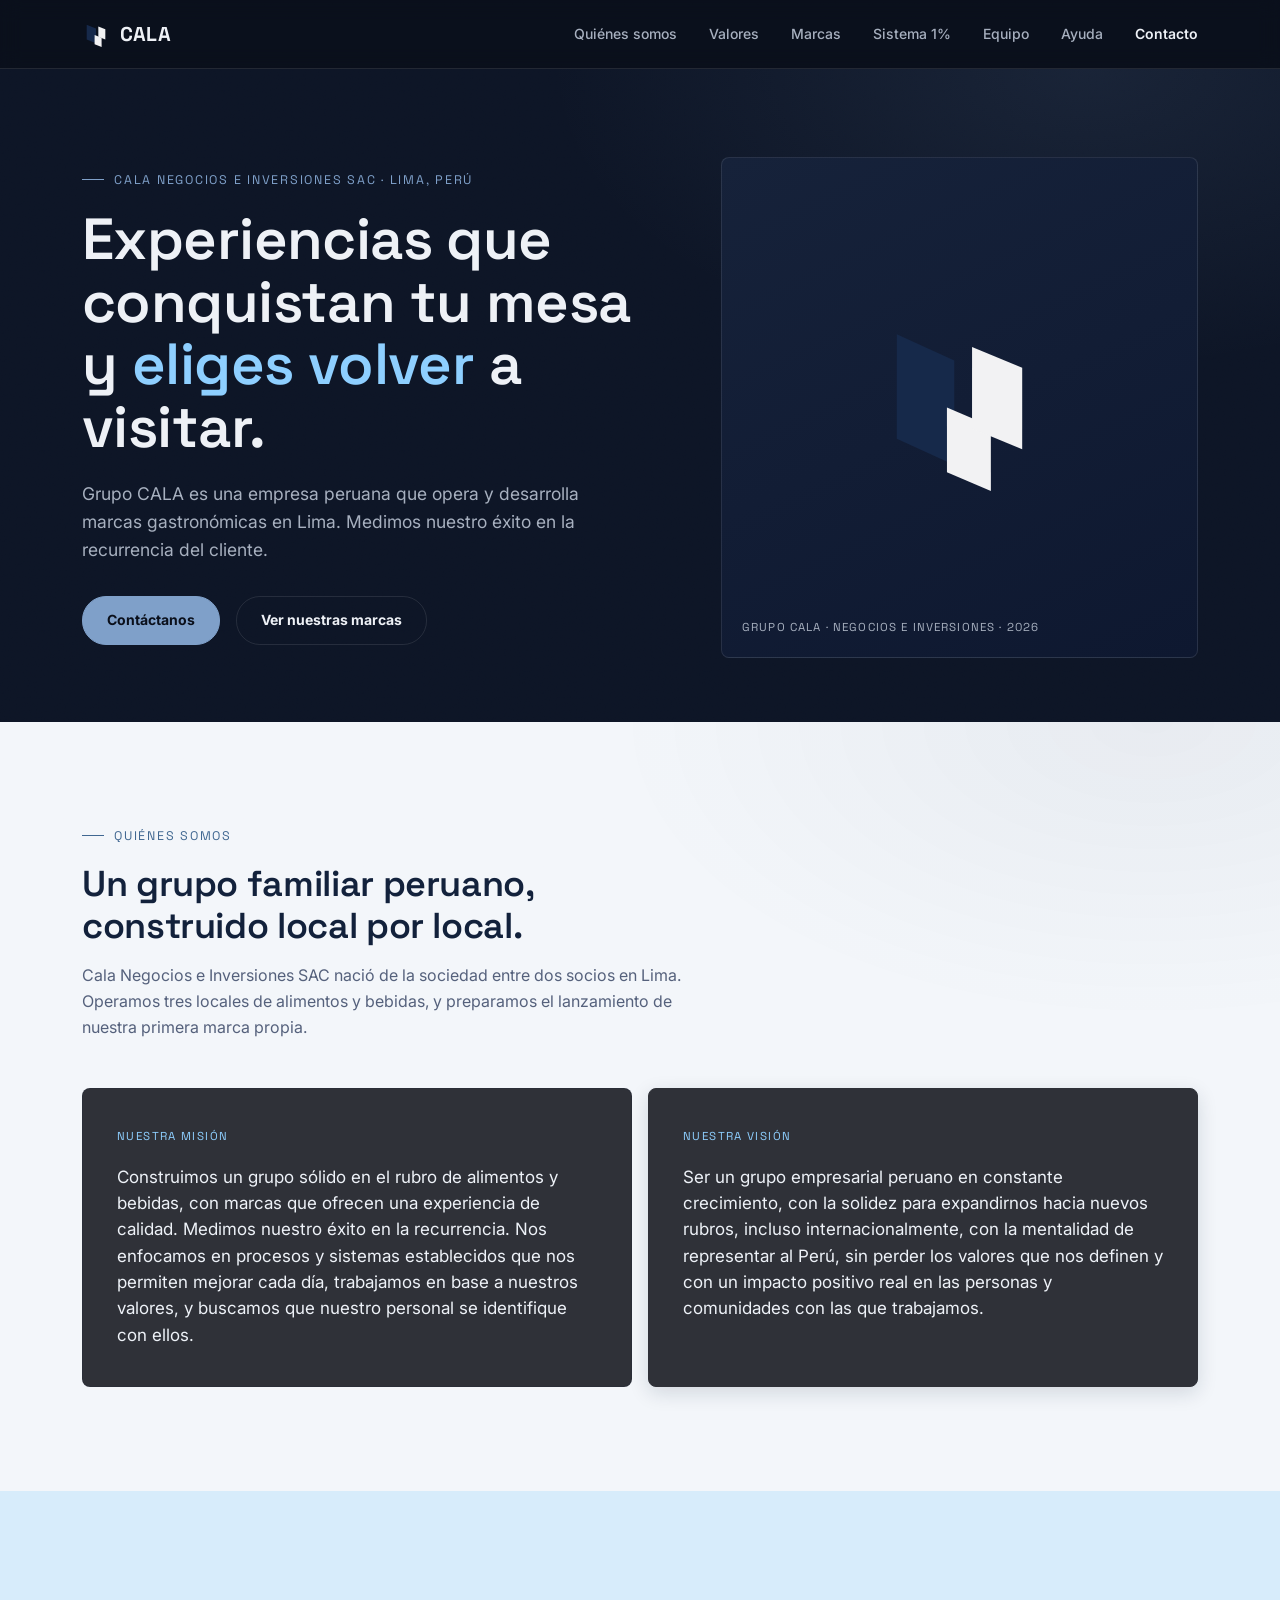
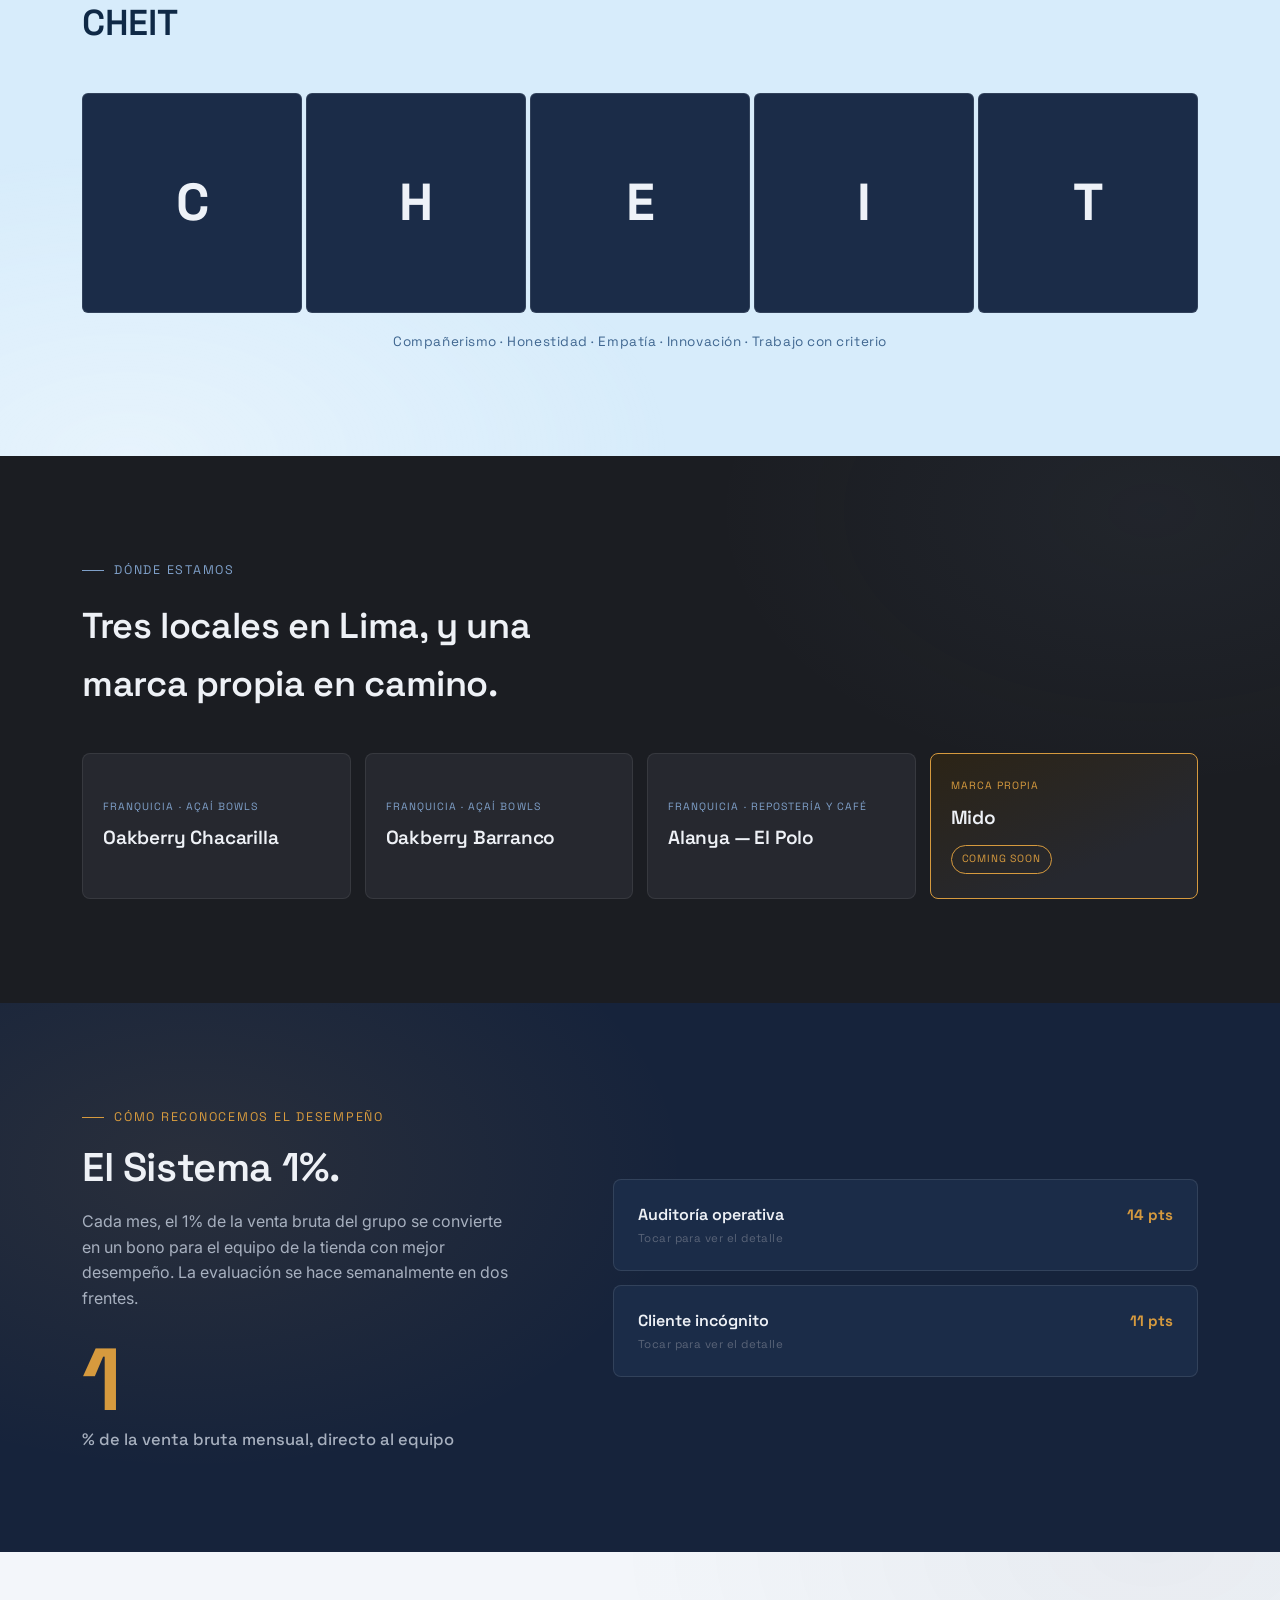
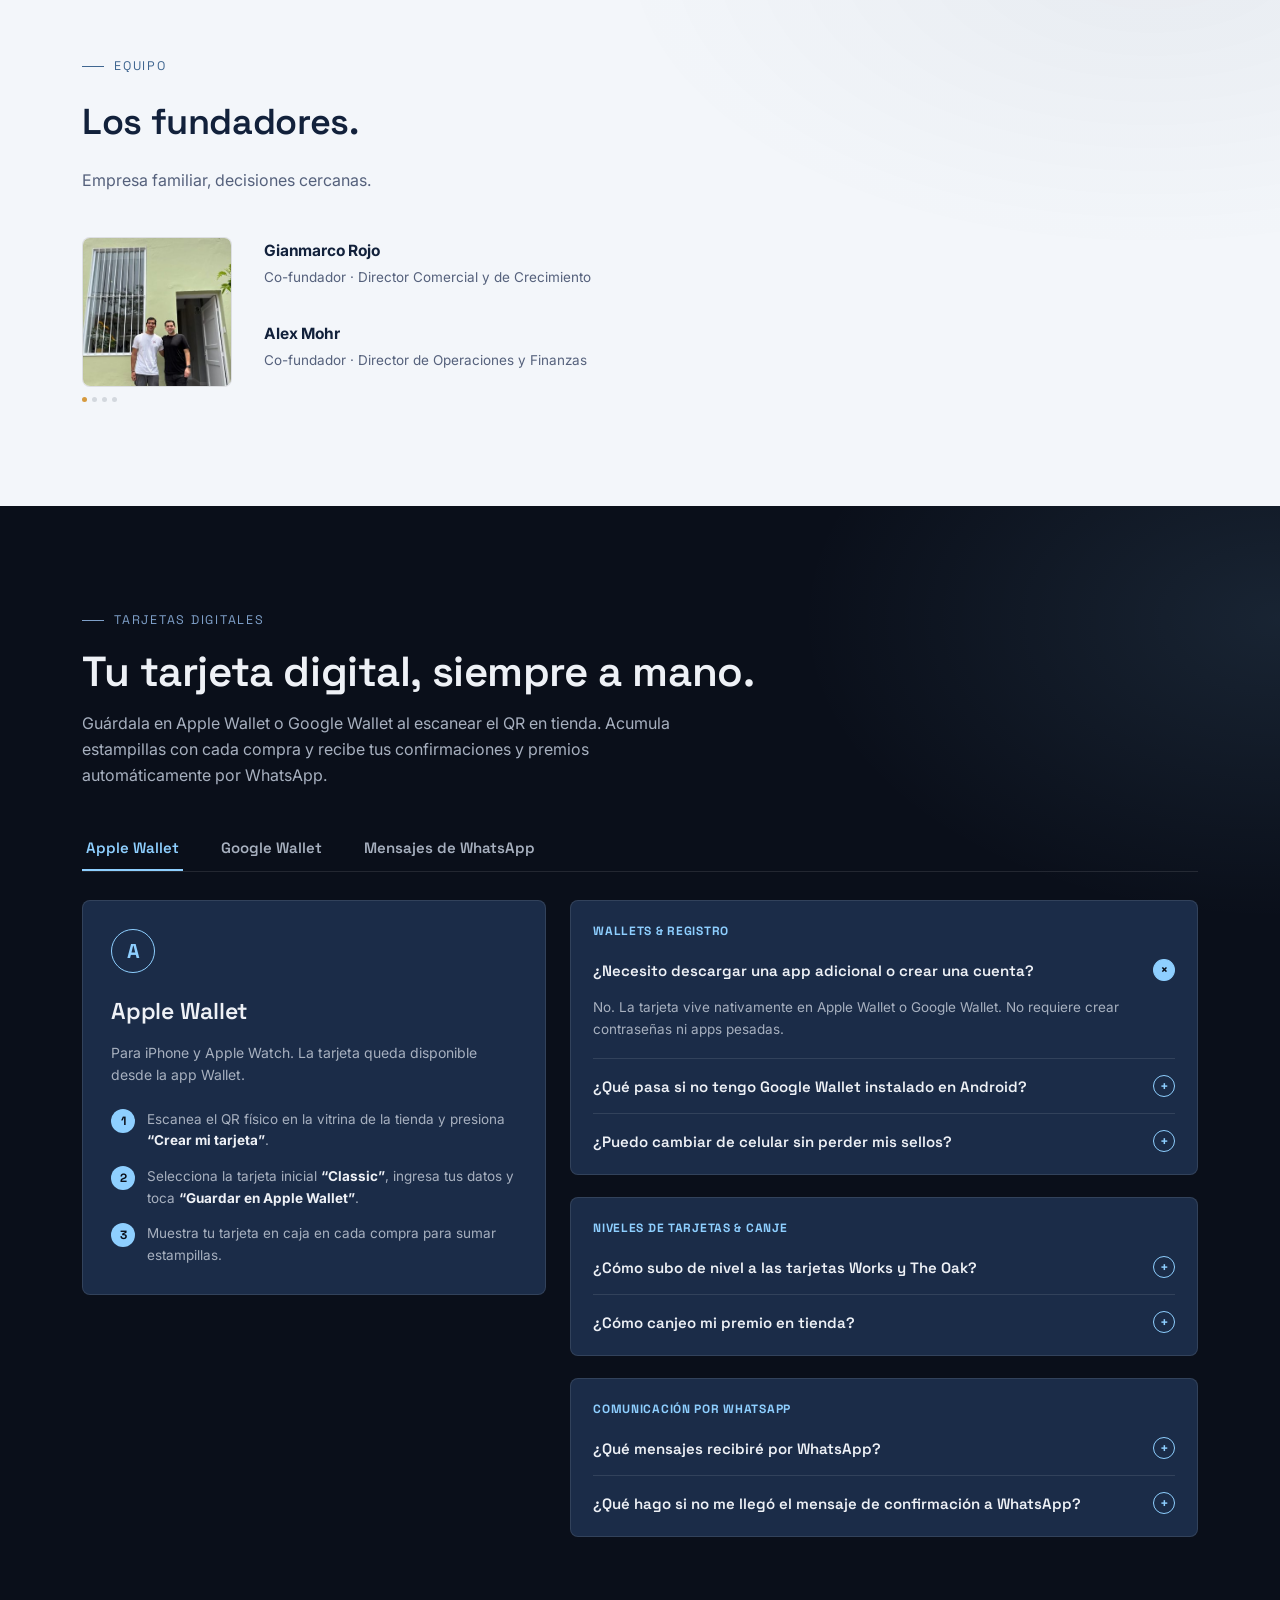
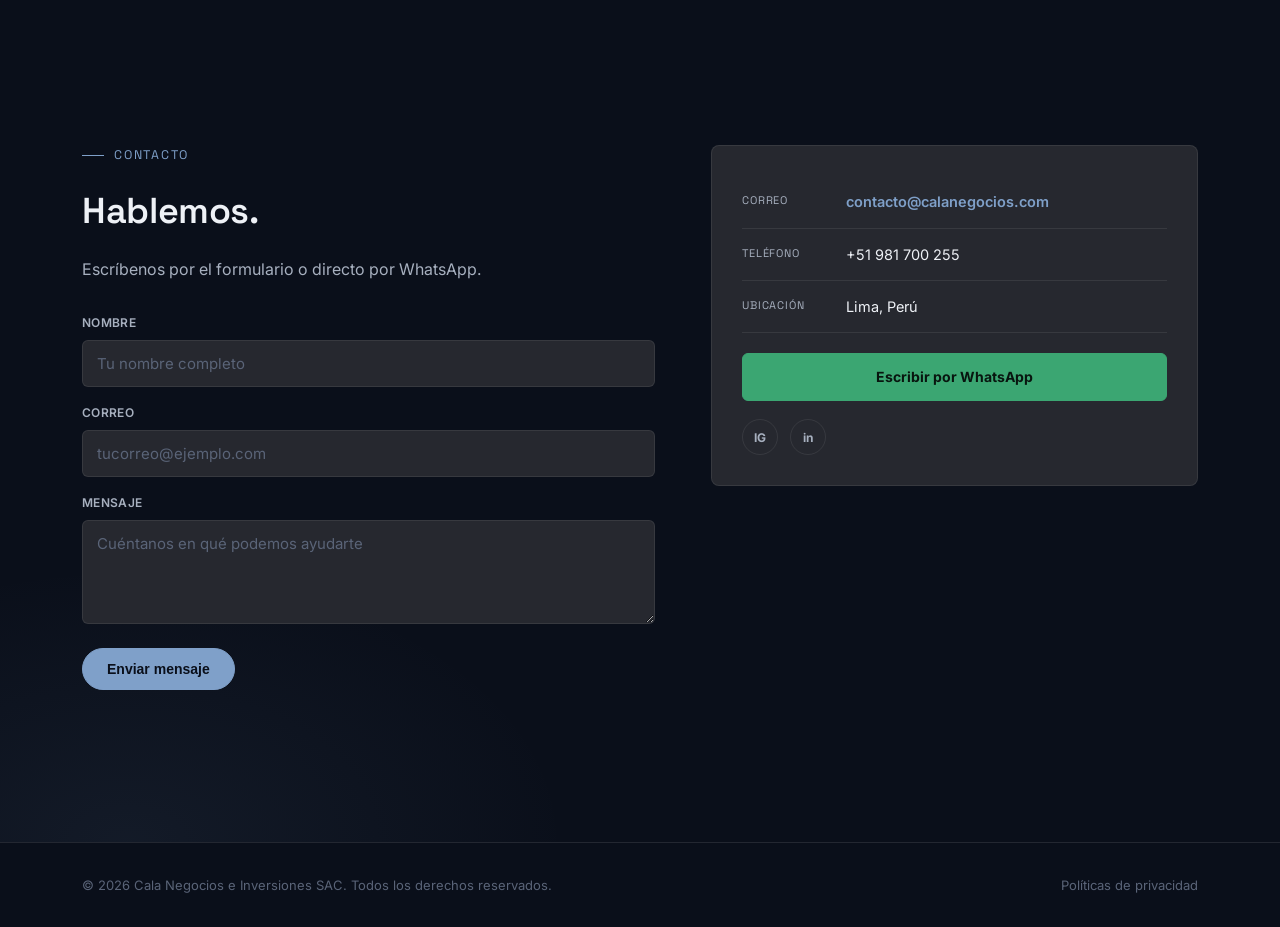
==== commit 2b812357: "Add files via upload" ====
--- a/index.html
+++ b/index.html
@@ -265,6 +265,9 @@
   @media (max-width:900px){.contacto-grid{grid-template-columns:1fr;gap:36px;}}
   .contacto h2{font-size:clamp(26px,3.4vw,36px);max-width:14ch;margin-bottom:14px;}
   .contacto p.lead{color:var(--ink-soft);max-width:44ch;margin-bottom:30px;}
+  .contact-status{margin-top:14px;font-size:14px;min-height:20px;}
+  .contact-status.ok{color:#4ade80;}
+  .contact-status.error{color:#f87171;}
   .field{margin-bottom:16px;}
   .field label{display:block;font-size:12px;font-weight:600;letter-spacing:0.03em;text-transform:uppercase;color:var(--ink-soft);margin-bottom:8px;}
   .field input,.field textarea{
@@ -380,7 +383,8 @@
   <div class="wrap hero-grid">
     <div>
       <div class="eyebrow">Cala Negocios e Inversiones SAC · Lima, Perú</div>
-      <h1>Marcas de alimentos y bebidas que la gente <em>elige volver</em> a visitar.</h1>
+      <h1>Experiencias que conquistan tu mesa y <em>eliges volver   </em> a visitar.</h1>
+      
       <p class="hero-sub">Grupo CALA es una empresa peruana que opera y desarrolla marcas gastronómicas en Lima. Medimos nuestro éxito en la recurrencia del cliente.</p>
       <div class="hero-cta">
         <a href="#contacto" class="btn">Contáctanos</a>
@@ -629,22 +633,27 @@
       <div class="eyebrow">Contacto</div>
       <h2>Hablemos.</h2>
       <p class="lead">Escríbenos por el formulario o directo por WhatsApp.</p>
-      <form onsubmit="return false;">
-        <div class="field"><label for="nombre">Nombre</label><input id="nombre" type="text" placeholder="Tu nombre completo"></div>
-        <div class="field"><label for="correo">Correo</label><input id="correo" type="email" placeholder="tucorreo@ejemplo.com"></div>
-        <div class="field"><label for="mensaje">Mensaje</label><textarea id="mensaje" rows="4" placeholder="Cuéntanos en qué podemos ayudarte"></textarea></div>
-        <button class="btn" type="submit">Enviar mensaje</button>
+      <form id="contactForm">
+        <div class="field"><label for="nombre">Nombre</label><input id="nombre" name="nombre" type="text" placeholder="Tu nombre completo" required></div>
+        <div class="field"><label for="correo">Correo</label><input id="correo" name="correo" type="email" placeholder="tucorreo@ejemplo.com" required></div>
+        <div class="field"><label for="mensaje">Mensaje</label><textarea id="mensaje" name="mensaje" rows="4" placeholder="Cuéntanos en qué podemos ayudarte" required></textarea></div>
+        <input type="text" name="_honey" style="display:none" tabindex="-1" autocomplete="off">
+        <input type="hidden" name="_subject" value="Nuevo mensaje desde CALA - Contacto">
+        <input type="hidden" name="_captcha" value="false">
+        <input type="hidden" name="_template" value="table">
+        <button class="btn" type="submit" id="contactSubmit">Enviar mensaje</button>
+        <p id="contactStatus" class="contact-status" role="status" aria-live="polite"></p>
       </form>
     </div>
     <div>
       <div class="info-card">
-        <div class="info-row"><span class="k">Correo</span><span class="v"><a href="mailto:contacto@cala.pe">contacto@cala.pe</a></span></div>
-        <div class="info-row"><span class="k">Teléfono</span><span class="v">+51 999 999 999</span></div>
+        <div class="info-row"><span class="k">Correo</span><span class="v"><a href="mailto:contacto@calanegocios.com">contacto@calanegocios.com</a></span></div>
+        <div class="info-row"><span class="k">Teléfono</span><span class="v">+51 981 700 255</span></div>
         <div class="info-row"><span class="k">Ubicación</span><span class="v">Lima, Perú</span></div>
-        <a href="https://wa.me/51999999999" class="btn wa-btn">Escribir por WhatsApp</a>
+        <a href="https://wa.me/51981700255" class="btn wa-btn">Escribir por WhatsApp</a>
         <div class="social-row">
-          <a href="#" aria-label="Instagram">IG</a>
-          <a href="#" aria-label="LinkedIn">in</a>
+          <a href="https://www.instagram.com/calanegocios/" aria-label="Instagram">IG</a>
+          <a href="https://www.linkedin.com/company/calanegocios/" aria-label="LinkedIn">in</a>
         </div>
       </div>
     </div>
@@ -729,6 +738,36 @@
     if(navigator.onLine) window.location.reload();
   });
   updateConnectionState();
+
+  const contactForm = document.getElementById('contactForm');
+  const contactStatus = document.getElementById('contactStatus');
+  const contactSubmit = document.getElementById('contactSubmit');
+  if(contactForm){
+    contactForm.addEventListener('submit', async (e)=>{
+      e.preventDefault();
+      contactStatus.className = 'contact-status';
+      contactStatus.textContent = '';
+      contactSubmit.disabled = true;
+      contactSubmit.textContent = 'Enviando…';
+      try{
+        const res = await fetch('https://formsubmit.co/ajax/calanegocios@outlook.com', {
+          method: 'POST',
+          headers: { 'Accept': 'application/json' },
+          body: new FormData(contactForm)
+        });
+        if(!res.ok) throw new Error('request failed');
+        contactStatus.classList.add('ok');
+        contactStatus.textContent = '¡Listo! Tu mensaje fue enviado correctamente, te responderemos pronto.';
+        contactForm.reset();
+      }catch(err){
+        contactStatus.classList.add('error');
+        contactStatus.textContent = 'No pudimos enviar tu mensaje. Intenta de nuevo o escríbenos por WhatsApp.';
+      }finally{
+        contactSubmit.disabled = false;
+        contactSubmit.textContent = 'Enviar mensaje';
+      }
+    });
+  }
 </script>
 
 </body>
